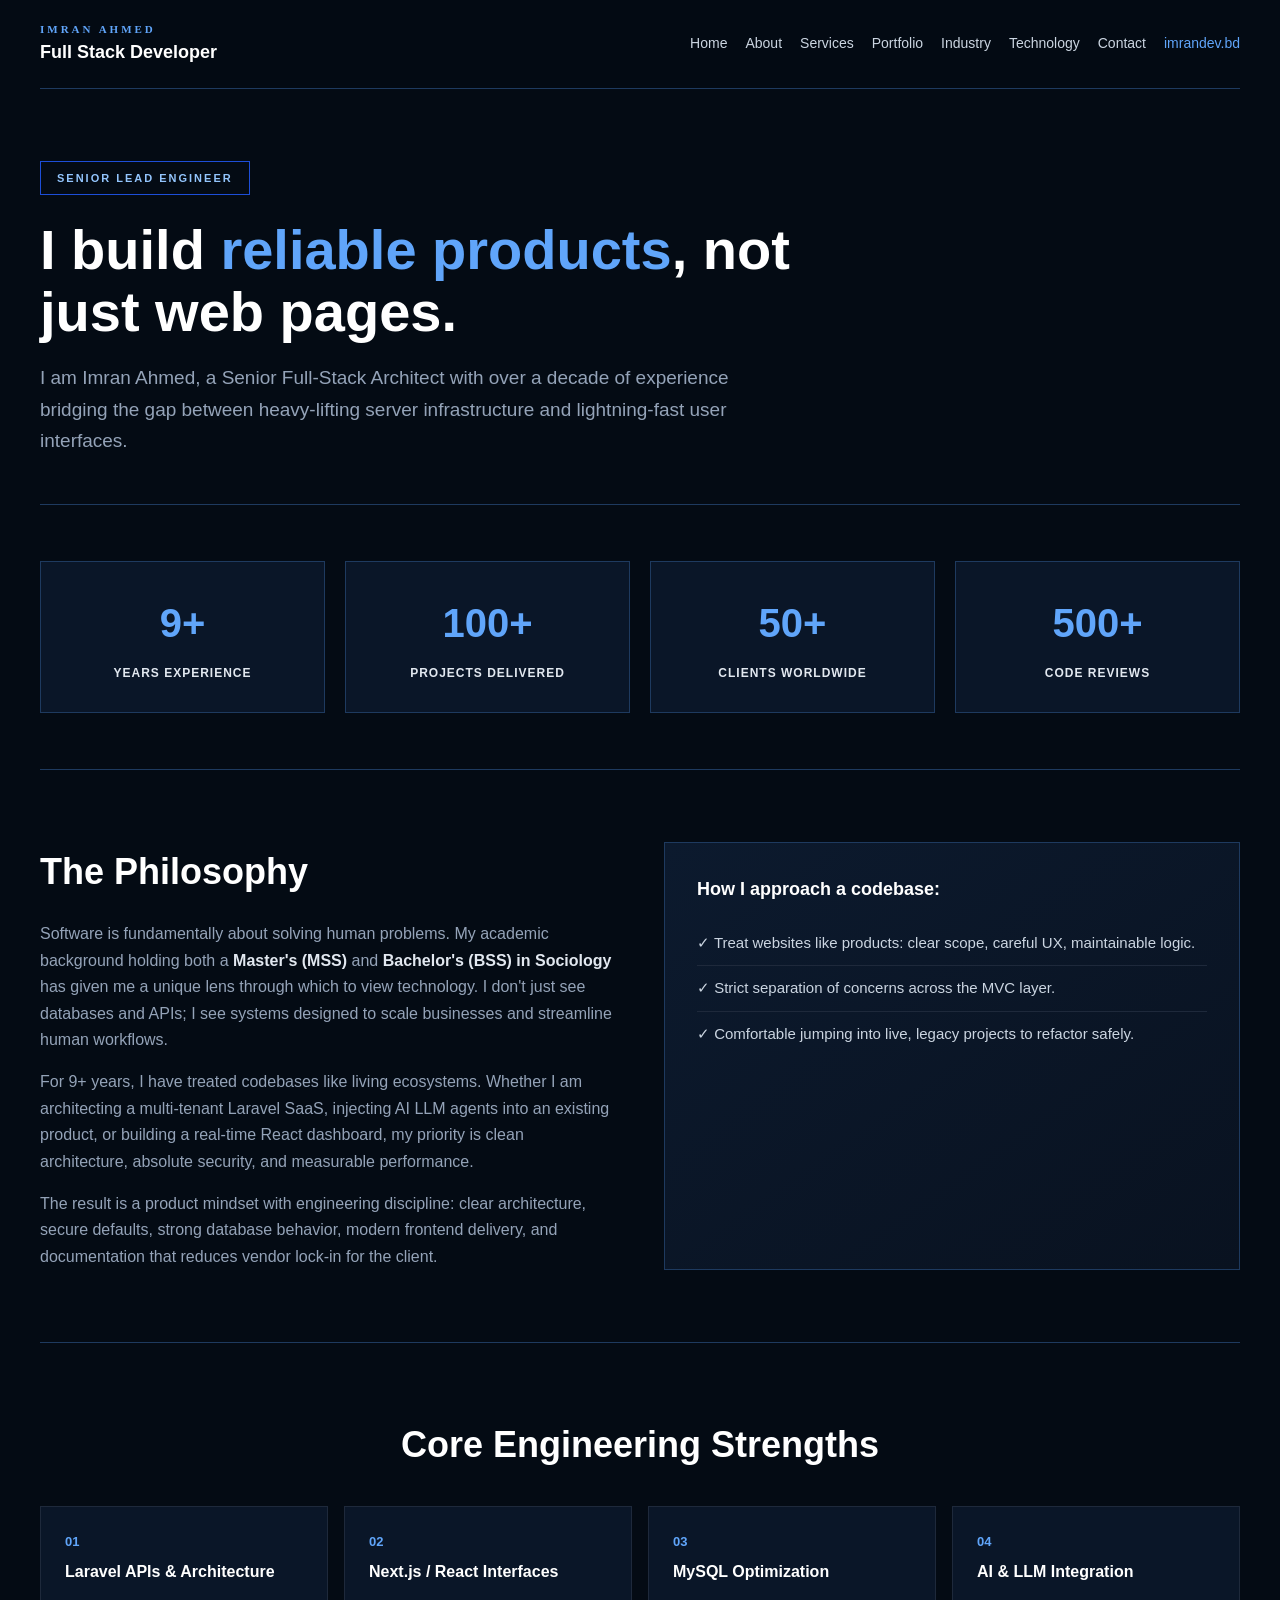
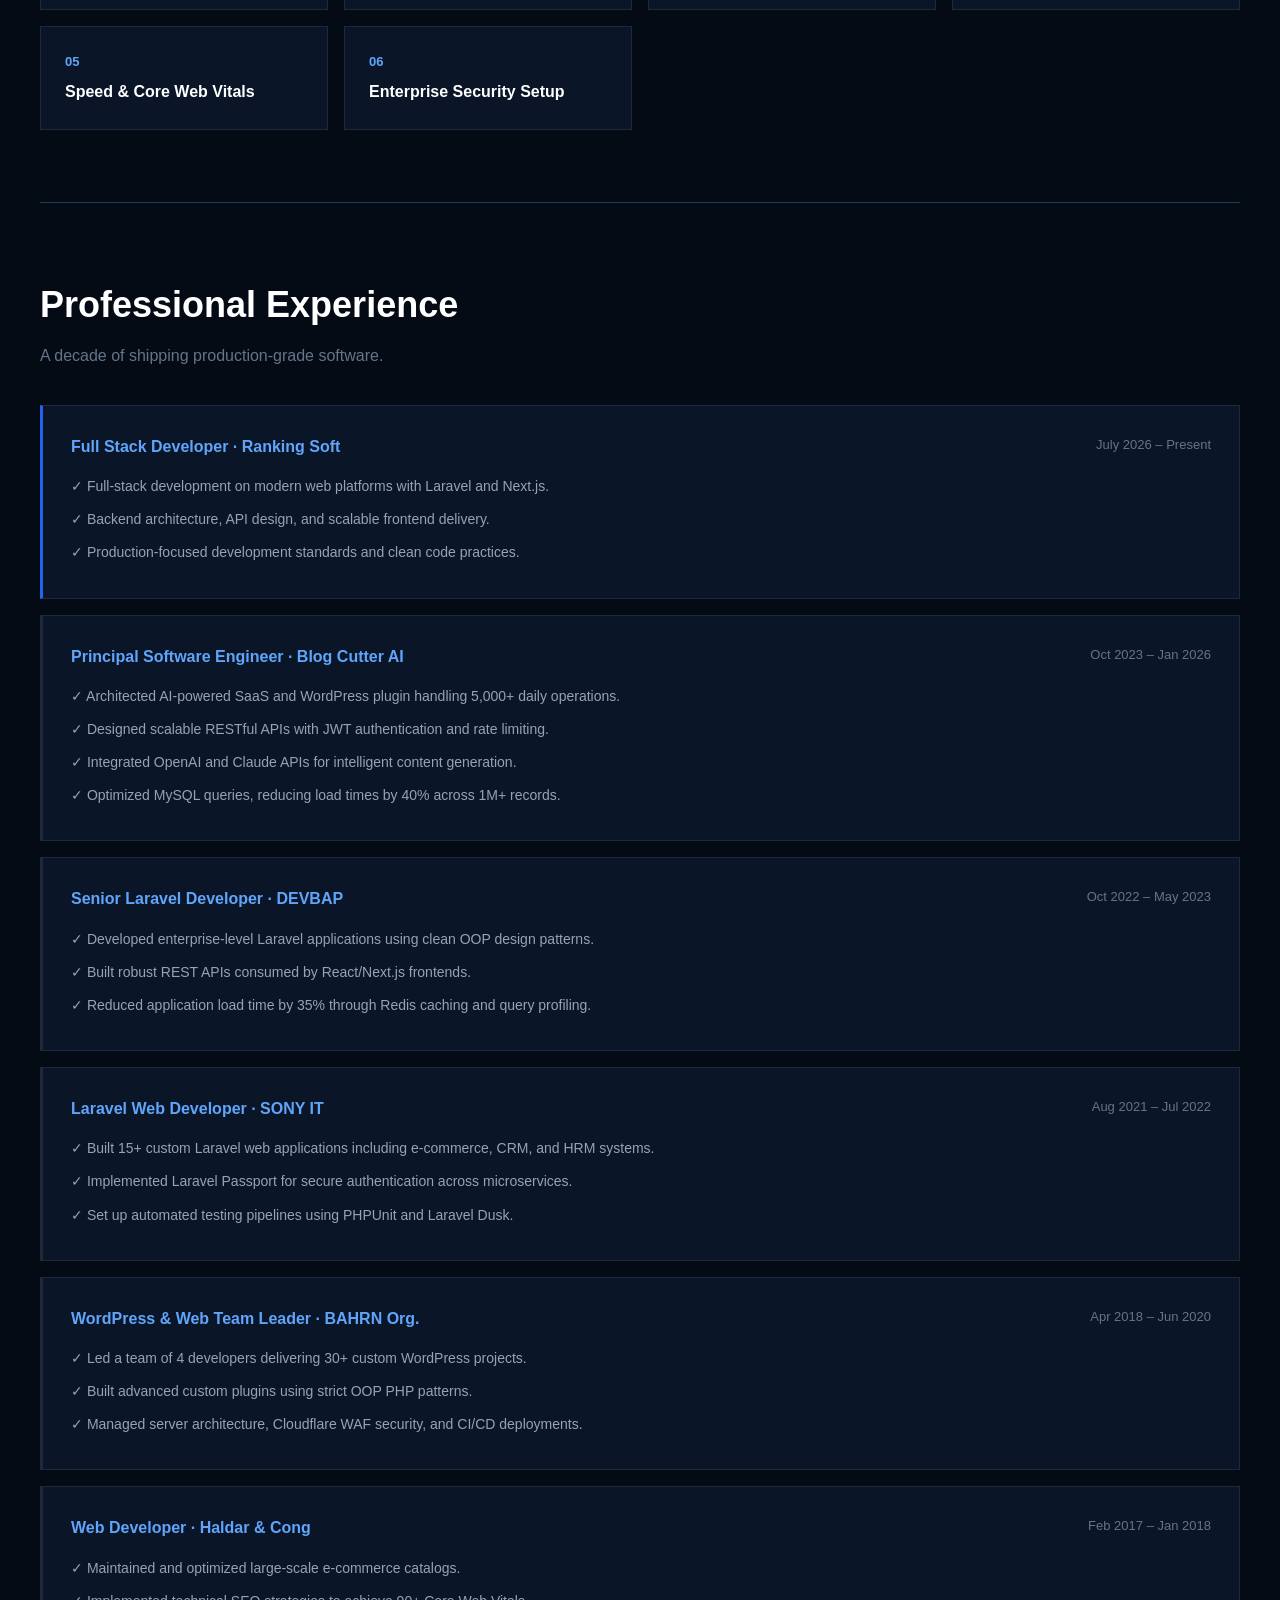
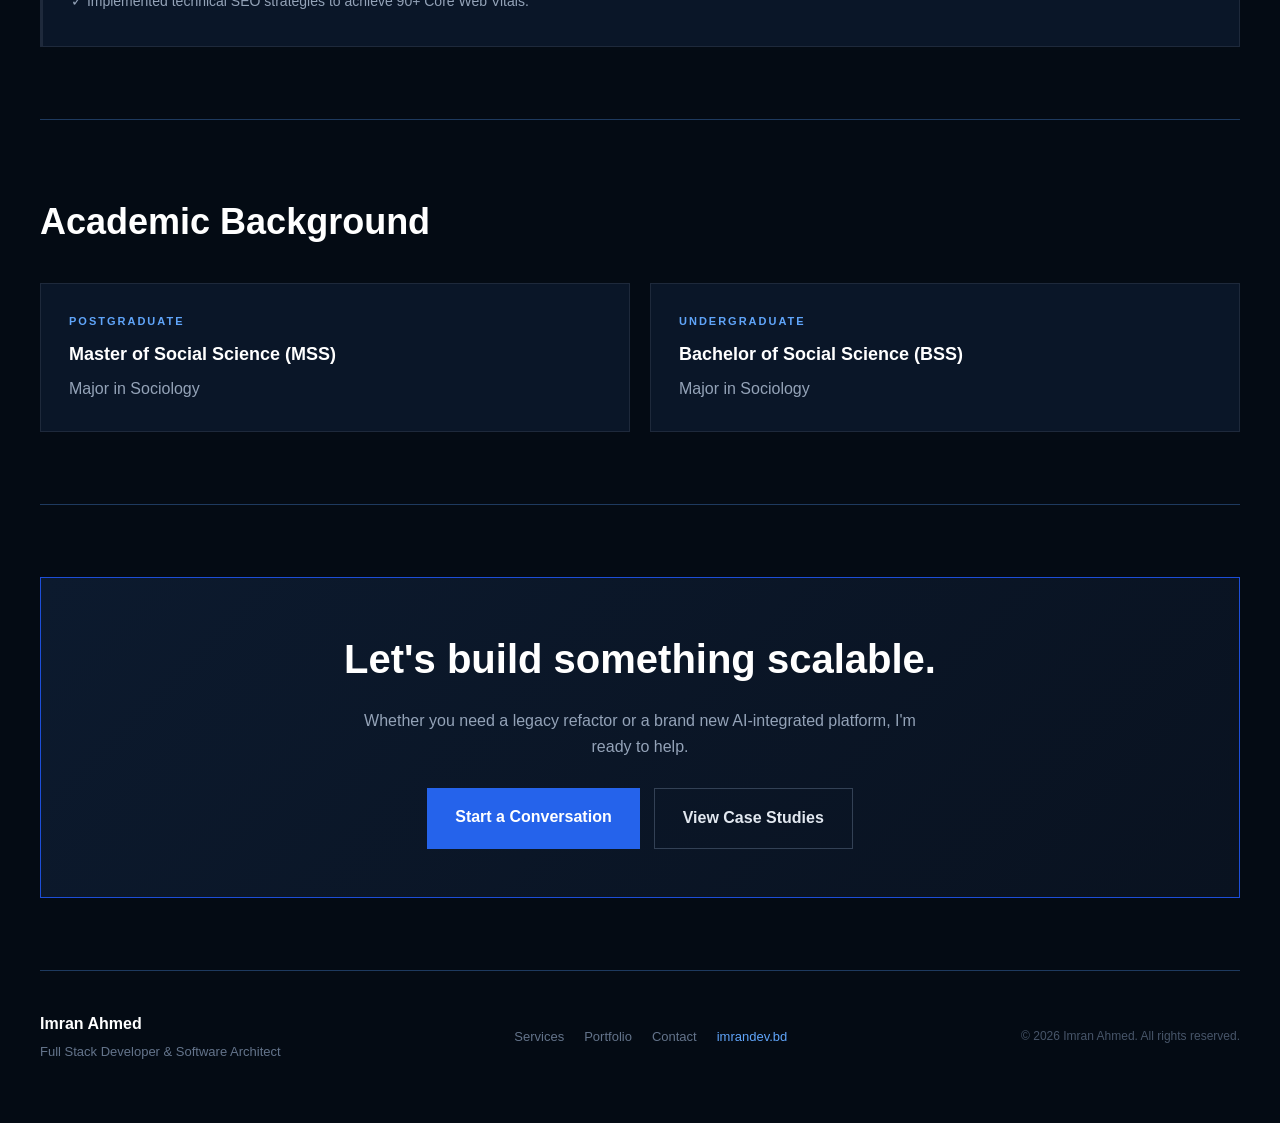
==== about.html @ a8e2c9a4 "Add files via upload" ====
<!DOCTYPE html>
<html lang="en">
<head>
  <meta charset="UTF-8" />
  <meta name="viewport" content="width=device-width, initial-scale=1.0" />
  <title>About Imran Ahmed | Full Stack Developer & Software Architect</title>
  <meta name="description" content="Biography of Imran Ahmed — Full Stack Developer at Ranking Soft. 9+ years in Laravel, Next.js, AI automation, SaaS architecture, and enterprise web systems." />
  <meta name="keywords" content="About Imran Ahmed, Full Stack Developer Bio, Laravel Expert, Next.js Engineer, Ranking Soft, Software Architect Bangladesh" />
  <meta name="robots" content="index,follow" />
  <meta name="author" content="Imran Ahmed" />
  <link rel="canonical" href="https://imrandev.bd/about" />
</head>
<body style="margin:0;background:#040b14;color:#e5eefb;font-family:Georgia,'Times New Roman',serif;line-height:1.65;">
  <div style="max-width:1200px;margin:0 auto;padding:0 28px;">

    <header style="position:sticky;top:0;z-index:10;background:rgba(4,11,20,0.96);border-bottom:1px solid #1e3a5f;padding:20px 0;">
      <div style="display:flex;flex-wrap:wrap;align-items:center;justify-content:space-between;gap:16px;">
        <a href="index.html" style="text-decoration:none;">
          <div style="font-size:11px;letter-spacing:3px;text-transform:uppercase;color:#60a5fa;font-weight:700;">Imran Ahmed</div>
          <div style="font-size:18px;font-weight:700;color:#ffffff;font-family:Arial,Helvetica,sans-serif;">Full Stack Developer</div>
        </a>
        <nav style="display:flex;flex-wrap:wrap;gap:18px;font-family:Arial,Helvetica,sans-serif;font-size:14px;">
          <a href="index.html" style="color:#cbd5e1;text-decoration:none;">Home</a>
          <a href="about.html" style="color:#cbd5e1;text-decoration:none;">About</a>
          <a href="services.html" style="color:#cbd5e1;text-decoration:none;">Services</a>
          <a href="portfolio.html" style="color:#cbd5e1;text-decoration:none;">Portfolio</a>
          <a href="industry.html" style="color:#cbd5e1;text-decoration:none;">Industry</a>
          <a href="technology.html" style="color:#cbd5e1;text-decoration:none;">Technology</a>
          <a href="contact.html" style="color:#cbd5e1;text-decoration:none;">Contact</a>
          <a href="https://imrandev.bd/" style="color:#60a5fa;text-decoration:none;" target="_blank" rel="noopener noreferrer">imrandev.bd</a>
        </nav>
      </div>
    </header>

    <!-- HERO -->
    <section style="padding:72px 0 48px 0;border-bottom:1px solid #1e3a5f;">
      <div style="display:inline-block;padding:7px 16px;border:1px solid #1d4ed8;color:#93c5fd;font-size:11px;font-weight:700;letter-spacing:2px;text-transform:uppercase;font-family:Arial,Helvetica,sans-serif;margin-bottom:24px;">Senior Lead Engineer</div>
      <h1 style="font-size:clamp(32px,5vw,56px);line-height:1.1;margin:0 0 20px 0;color:#ffffff;font-family:Arial,Helvetica,sans-serif;font-weight:800;max-width:860px;">I build <span style="color:#60a5fa;">reliable products</span>, not just web pages.</h1>
      <p style="font-size:19px;max-width:760px;color:#94a3b8;margin:0;font-family:Arial,Helvetica,sans-serif;">I am Imran Ahmed, a Senior Full-Stack Architect with over a decade of experience bridging the gap between heavy-lifting server infrastructure and lightning-fast user interfaces.</p>
    </section>

    <!-- METRICS -->
    <section style="padding:56px 0;border-bottom:1px solid #1e3a5f;">
      <div style="display:grid;grid-template-columns:repeat(auto-fit,minmax(200px,1fr));gap:20px;">
        <div style="padding:28px;background:#0a1628;border:1px solid #1e3a5f;text-align:center;">
          <div style="font-size:40px;font-weight:800;color:#60a5fa;font-family:Arial,Helvetica,sans-serif;">9+</div>
          <div style="font-size:12px;font-weight:700;color:#e2e8f0;text-transform:uppercase;letter-spacing:1px;font-family:Arial,Helvetica,sans-serif;margin-top:8px;">Years Experience</div>
        </div>
        <div style="padding:28px;background:#0a1628;border:1px solid #1e3a5f;text-align:center;">
          <div style="font-size:40px;font-weight:800;color:#60a5fa;font-family:Arial,Helvetica,sans-serif;">100+</div>
          <div style="font-size:12px;font-weight:700;color:#e2e8f0;text-transform:uppercase;letter-spacing:1px;font-family:Arial,Helvetica,sans-serif;margin-top:8px;">Projects Delivered</div>
        </div>
        <div style="padding:28px;background:#0a1628;border:1px solid #1e3a5f;text-align:center;">
          <div style="font-size:40px;font-weight:800;color:#60a5fa;font-family:Arial,Helvetica,sans-serif;">50+</div>
          <div style="font-size:12px;font-weight:700;color:#e2e8f0;text-transform:uppercase;letter-spacing:1px;font-family:Arial,Helvetica,sans-serif;margin-top:8px;">Clients Worldwide</div>
        </div>
        <div style="padding:28px;background:#0a1628;border:1px solid #1e3a5f;text-align:center;">
          <div style="font-size:40px;font-weight:800;color:#60a5fa;font-family:Arial,Helvetica,sans-serif;">500+</div>
          <div style="font-size:12px;font-weight:700;color:#e2e8f0;text-transform:uppercase;letter-spacing:1px;font-family:Arial,Helvetica,sans-serif;margin-top:8px;">Code Reviews</div>
        </div>
      </div>
    </section>

    <!-- PHILOSOPHY -->
    <section style="padding:72px 0;border-bottom:1px solid #1e3a5f;">
      <div style="display:grid;grid-template-columns:repeat(auto-fit,minmax(300px,1fr));gap:48px;">
        <div>
          <h2 style="font-size:clamp(26px,3vw,36px);color:#fff;margin:0 0 20px 0;font-family:Arial,Helvetica,sans-serif;font-weight:700;">The Philosophy</h2>
          <p style="color:#94a3b8;margin:0 0 16px 0;font-family:Arial,Helvetica,sans-serif;">Software is fundamentally about solving human problems. My academic background holding both a <strong style="color:#e2e8f0;">Master's (MSS)</strong> and <strong style="color:#e2e8f0;">Bachelor's (BSS) in Sociology</strong> has given me a unique lens through which to view technology. I don't just see databases and APIs; I see systems designed to scale businesses and streamline human workflows.</p>
          <p style="color:#94a3b8;margin:0 0 16px 0;font-family:Arial,Helvetica,sans-serif;">For 9+ years, I have treated codebases like living ecosystems. Whether I am architecting a multi-tenant Laravel SaaS, injecting AI LLM agents into an existing product, or building a real-time React dashboard, my priority is clean architecture, absolute security, and measurable performance.</p>
          <p style="color:#94a3b8;margin:0;font-family:Arial,Helvetica,sans-serif;">The result is a product mindset with engineering discipline: clear architecture, secure defaults, strong database behavior, modern frontend delivery, and documentation that reduces vendor lock-in for the client.</p>
        </div>
        <div style="padding:32px;background:linear-gradient(145deg,#0c1a2e,#091220);border:1px solid #1e3a5f;">
          <h3 style="color:#fff;margin:0 0 16px 0;font-family:Arial,Helvetica,sans-serif;font-size:18px;">How I approach a codebase:</h3>
          <ul style="list-style:none;padding:0;margin:0;font-family:Arial,Helvetica,sans-serif;">
            <li style="color:#cbd5e1;padding:10px 0;border-bottom:1px solid #1e293b;font-size:15px;">✓ Treat websites like products: clear scope, careful UX, maintainable logic.</li>
            <li style="color:#cbd5e1;padding:10px 0;border-bottom:1px solid #1e293b;font-size:15px;">✓ Strict separation of concerns across the MVC layer.</li>
            <li style="color:#cbd5e1;padding:10px 0;font-size:15px;">✓ Comfortable jumping into live, legacy projects to refactor safely.</li>
          </ul>
        </div>
      </div>
    </section>

    <!-- CORE STRENGTHS -->
    <section style="padding:72px 0;border-bottom:1px solid #1e3a5f;">
      <h2 style="font-size:clamp(26px,3vw,36px);color:#fff;margin:0 0 32px 0;font-family:Arial,Helvetica,sans-serif;font-weight:700;text-align:center;">Core Engineering Strengths</h2>
      <div style="display:grid;grid-template-columns:repeat(auto-fit,minmax(260px,1fr));gap:16px;">
        <div style="padding:24px;background:#0a1628;border:1px solid #1e293b;font-family:Arial,Helvetica,sans-serif;"><div style="color:#60a5fa;font-size:13px;font-weight:700;margin-bottom:6px;">01</div><div style="color:#fff;font-weight:700;">Laravel APIs &amp; Architecture</div></div>
        <div style="padding:24px;background:#0a1628;border:1px solid #1e293b;font-family:Arial,Helvetica,sans-serif;"><div style="color:#60a5fa;font-size:13px;font-weight:700;margin-bottom:6px;">02</div><div style="color:#fff;font-weight:700;">Next.js / React Interfaces</div></div>
        <div style="padding:24px;background:#0a1628;border:1px solid #1e293b;font-family:Arial,Helvetica,sans-serif;"><div style="color:#60a5fa;font-size:13px;font-weight:700;margin-bottom:6px;">03</div><div style="color:#fff;font-weight:700;">MySQL Optimization</div></div>
        <div style="padding:24px;background:#0a1628;border:1px solid #1e293b;font-family:Arial,Helvetica,sans-serif;"><div style="color:#60a5fa;font-size:13px;font-weight:700;margin-bottom:6px;">04</div><div style="color:#fff;font-weight:700;">AI &amp; LLM Integration</div></div>
        <div style="padding:24px;background:#0a1628;border:1px solid #1e293b;font-family:Arial,Helvetica,sans-serif;"><div style="color:#60a5fa;font-size:13px;font-weight:700;margin-bottom:6px;">05</div><div style="color:#fff;font-weight:700;">Speed &amp; Core Web Vitals</div></div>
        <div style="padding:24px;background:#0a1628;border:1px solid #1e293b;font-family:Arial,Helvetica,sans-serif;"><div style="color:#60a5fa;font-size:13px;font-weight:700;margin-bottom:6px;">06</div><div style="color:#fff;font-weight:700;">Enterprise Security Setup</div></div>
      </div>
    </section>

    <!-- TIMELINE -->
    <section style="padding:72px 0;border-bottom:1px solid #1e3a5f;">
      <h2 style="font-size:clamp(26px,3vw,36px);color:#fff;margin:0 0 8px 0;font-family:Arial,Helvetica,sans-serif;font-weight:700;">Professional Experience</h2>
      <p style="color:#64748b;margin:0 0 36px 0;font-family:Arial,Helvetica,sans-serif;">A decade of shipping production-grade software.</p>
      <div style="display:grid;gap:16px;">
        <div style="padding:28px;background:#0a1628;border:1px solid #1e293b;border-left:3px solid #2563eb;">
          <div style="display:flex;flex-wrap:wrap;justify-content:space-between;gap:8px;margin-bottom:10px;">
            <div style="color:#60a5fa;font-weight:700;font-family:Arial,Helvetica,sans-serif;">Full Stack Developer · Ranking Soft</div>
            <div style="color:#64748b;font-size:13px;font-family:Arial,Helvetica,sans-serif;">July 2026 – Present</div>
          </div>
          <ul style="margin:0;padding:0;list-style:none;font-family:Arial,Helvetica,sans-serif;">
            <li style="color:#94a3b8;font-size:14px;padding:5px 0;">✓ Full-stack development on modern web platforms with Laravel and Next.js.</li>
            <li style="color:#94a3b8;font-size:14px;padding:5px 0;">✓ Backend architecture, API design, and scalable frontend delivery.</li>
            <li style="color:#94a3b8;font-size:14px;padding:5px 0;">✓ Production-focused development standards and clean code practices.</li>
          </ul>
        </div>
        <div style="padding:28px;background:#0a1628;border:1px solid #1e293b;border-left:3px solid #1e293b;">
          <div style="display:flex;flex-wrap:wrap;justify-content:space-between;gap:8px;margin-bottom:10px;">
            <div style="color:#60a5fa;font-weight:700;font-family:Arial,Helvetica,sans-serif;">Principal Software Engineer · Blog Cutter AI</div>
            <div style="color:#64748b;font-size:13px;font-family:Arial,Helvetica,sans-serif;">Oct 2023 – Jan 2026</div>
          </div>
          <ul style="margin:0;padding:0;list-style:none;font-family:Arial,Helvetica,sans-serif;">
            <li style="color:#94a3b8;font-size:14px;padding:5px 0;">✓ Architected AI-powered SaaS and WordPress plugin handling 5,000+ daily operations.</li>
            <li style="color:#94a3b8;font-size:14px;padding:5px 0;">✓ Designed scalable RESTful APIs with JWT authentication and rate limiting.</li>
            <li style="color:#94a3b8;font-size:14px;padding:5px 0;">✓ Integrated OpenAI and Claude APIs for intelligent content generation.</li>
            <li style="color:#94a3b8;font-size:14px;padding:5px 0;">✓ Optimized MySQL queries, reducing load times by 40% across 1M+ records.</li>
          </ul>
        </div>
        <div style="padding:28px;background:#0a1628;border:1px solid #1e293b;border-left:3px solid #1e293b;">
          <div style="display:flex;flex-wrap:wrap;justify-content:space-between;gap:8px;margin-bottom:10px;">
            <div style="color:#60a5fa;font-weight:700;font-family:Arial,Helvetica,sans-serif;">Senior Laravel Developer · DEVBAP</div>
            <div style="color:#64748b;font-size:13px;font-family:Arial,Helvetica,sans-serif;">Oct 2022 – May 2023</div>
          </div>
          <ul style="margin:0;padding:0;list-style:none;font-family:Arial,Helvetica,sans-serif;">
            <li style="color:#94a3b8;font-size:14px;padding:5px 0;">✓ Developed enterprise-level Laravel applications using clean OOP design patterns.</li>
            <li style="color:#94a3b8;font-size:14px;padding:5px 0;">✓ Built robust REST APIs consumed by React/Next.js frontends.</li>
            <li style="color:#94a3b8;font-size:14px;padding:5px 0;">✓ Reduced application load time by 35% through Redis caching and query profiling.</li>
          </ul>
        </div>
        <div style="padding:28px;background:#0a1628;border:1px solid #1e293b;border-left:3px solid #1e293b;">
          <div style="display:flex;flex-wrap:wrap;justify-content:space-between;gap:8px;margin-bottom:10px;">
            <div style="color:#60a5fa;font-weight:700;font-family:Arial,Helvetica,sans-serif;">Laravel Web Developer · SONY IT</div>
            <div style="color:#64748b;font-size:13px;font-family:Arial,Helvetica,sans-serif;">Aug 2021 – Jul 2022</div>
          </div>
          <ul style="margin:0;padding:0;list-style:none;font-family:Arial,Helvetica,sans-serif;">
            <li style="color:#94a3b8;font-size:14px;padding:5px 0;">✓ Built 15+ custom Laravel web applications including e-commerce, CRM, and HRM systems.</li>
            <li style="color:#94a3b8;font-size:14px;padding:5px 0;">✓ Implemented Laravel Passport for secure authentication across microservices.</li>
            <li style="color:#94a3b8;font-size:14px;padding:5px 0;">✓ Set up automated testing pipelines using PHPUnit and Laravel Dusk.</li>
          </ul>
        </div>
        <div style="padding:28px;background:#0a1628;border:1px solid #1e293b;border-left:3px solid #1e293b;">
          <div style="display:flex;flex-wrap:wrap;justify-content:space-between;gap:8px;margin-bottom:10px;">
            <div style="color:#60a5fa;font-weight:700;font-family:Arial,Helvetica,sans-serif;">WordPress &amp; Web Team Leader · BAHRN Org.</div>
            <div style="color:#64748b;font-size:13px;font-family:Arial,Helvetica,sans-serif;">Apr 2018 – Jun 2020</div>
          </div>
          <ul style="margin:0;padding:0;list-style:none;font-family:Arial,Helvetica,sans-serif;">
            <li style="color:#94a3b8;font-size:14px;padding:5px 0;">✓ Led a team of 4 developers delivering 30+ custom WordPress projects.</li>
            <li style="color:#94a3b8;font-size:14px;padding:5px 0;">✓ Built advanced custom plugins using strict OOP PHP patterns.</li>
            <li style="color:#94a3b8;font-size:14px;padding:5px 0;">✓ Managed server architecture, Cloudflare WAF security, and CI/CD deployments.</li>
          </ul>
        </div>
        <div style="padding:28px;background:#0a1628;border:1px solid #1e293b;border-left:3px solid #1e293b;">
          <div style="display:flex;flex-wrap:wrap;justify-content:space-between;gap:8px;margin-bottom:10px;">
            <div style="color:#60a5fa;font-weight:700;font-family:Arial,Helvetica,sans-serif;">Web Developer · Haldar &amp; Cong</div>
            <div style="color:#64748b;font-size:13px;font-family:Arial,Helvetica,sans-serif;">Feb 2017 – Jan 2018</div>
          </div>
          <ul style="margin:0;padding:0;list-style:none;font-family:Arial,Helvetica,sans-serif;">
            <li style="color:#94a3b8;font-size:14px;padding:5px 0;">✓ Maintained and optimized large-scale e-commerce catalogs.</li>
            <li style="color:#94a3b8;font-size:14px;padding:5px 0;">✓ Implemented technical SEO strategies to achieve 90+ Core Web Vitals.</li>
          </ul>
        </div>
      </div>
    </section>

    <!-- ACADEMIC -->
    <section style="padding:72px 0;border-bottom:1px solid #1e3a5f;">
      <h2 style="font-size:clamp(26px,3vw,36px);color:#fff;margin:0 0 32px 0;font-family:Arial,Helvetica,sans-serif;font-weight:700;">Academic Background</h2>
      <div style="display:grid;grid-template-columns:repeat(auto-fit,minmax(280px,1fr));gap:20px;">
        <div style="padding:28px;background:#0a1628;border:1px solid #1e293b;">
          <div style="font-size:11px;font-weight:700;letter-spacing:2px;text-transform:uppercase;color:#60a5fa;font-family:Arial,Helvetica,sans-serif;margin-bottom:10px;">Postgraduate</div>
          <h3 style="color:#fff;margin:0 0 6px 0;font-family:Arial,Helvetica,sans-serif;font-size:18px;">Master of Social Science (MSS)</h3>
          <p style="color:#94a3b8;margin:0;font-family:Arial,Helvetica,sans-serif;">Major in Sociology</p>
        </div>
        <div style="padding:28px;background:#0a1628;border:1px solid #1e293b;">
          <div style="font-size:11px;font-weight:700;letter-spacing:2px;text-transform:uppercase;color:#60a5fa;font-family:Arial,Helvetica,sans-serif;margin-bottom:10px;">Undergraduate</div>
          <h3 style="color:#fff;margin:0 0 6px 0;font-family:Arial,Helvetica,sans-serif;font-size:18px;">Bachelor of Social Science (BSS)</h3>
          <p style="color:#94a3b8;margin:0;font-family:Arial,Helvetica,sans-serif;">Major in Sociology</p>
        </div>
      </div>
    </section>

    <!-- CTA -->
    <section style="padding:72px 0;">
      <div style="padding:48px;background:linear-gradient(135deg,#0c1a2e,#091220);border:1px solid #1d4ed8;text-align:center;">
        <h2 style="font-size:clamp(28px,4vw,40px);color:#fff;margin:0 0 16px 0;font-family:Arial,Helvetica,sans-serif;font-weight:700;">Let's build something scalable.</h2>
        <p style="color:#94a3b8;margin:0 0 28px 0;font-family:Arial,Helvetica,sans-serif;max-width:560px;margin-left:auto;margin-right:auto;">Whether you need a legacy refactor or a brand new AI-integrated platform, I'm ready to help.</p>
        <div style="display:flex;flex-wrap:wrap;gap:14px;justify-content:center;font-family:Arial,Helvetica,sans-serif;">
          <a href="contact.html" style="text-decoration:none;background:#2563eb;color:#fff;padding:16px 28px;font-weight:700;">Start a Conversation</a>
          <a href="portfolio.html" style="text-decoration:none;background:transparent;color:#e2e8f0;padding:16px 28px;font-weight:700;border:1px solid #334155;">View Case Studies</a>
        </div>
      </div>
    </section>

    <footer style="padding:40px 0 60px 0;border-top:1px solid #1e3a5f;">
      <div style="display:flex;flex-wrap:wrap;justify-content:space-between;gap:24px;align-items:center;font-family:Arial,Helvetica,sans-serif;">
        <div><div style="font-weight:700;color:#fff;font-size:16px;margin-bottom:4px;">Imran Ahmed</div><div style="color:#64748b;font-size:13px;">Full Stack Developer &amp; Software Architect</div></div>
        <div style="display:flex;flex-wrap:wrap;gap:20px;font-size:13px;">
          <a href="services.html" style="color:#64748b;text-decoration:none;">Services</a>
          <a href="portfolio.html" style="color:#64748b;text-decoration:none;">Portfolio</a>
          <a href="contact.html" style="color:#64748b;text-decoration:none;">Contact</a>
          <a href="https://imrandev.bd/" style="color:#60a5fa;text-decoration:none;" target="_blank" rel="noopener noreferrer">imrandev.bd</a>
        </div>
        <div style="color:#475569;font-size:12px;">© 2026 Imran Ahmed. All rights reserved.</div>
      </div>
    </footer>
  </div>
</body>
</html>
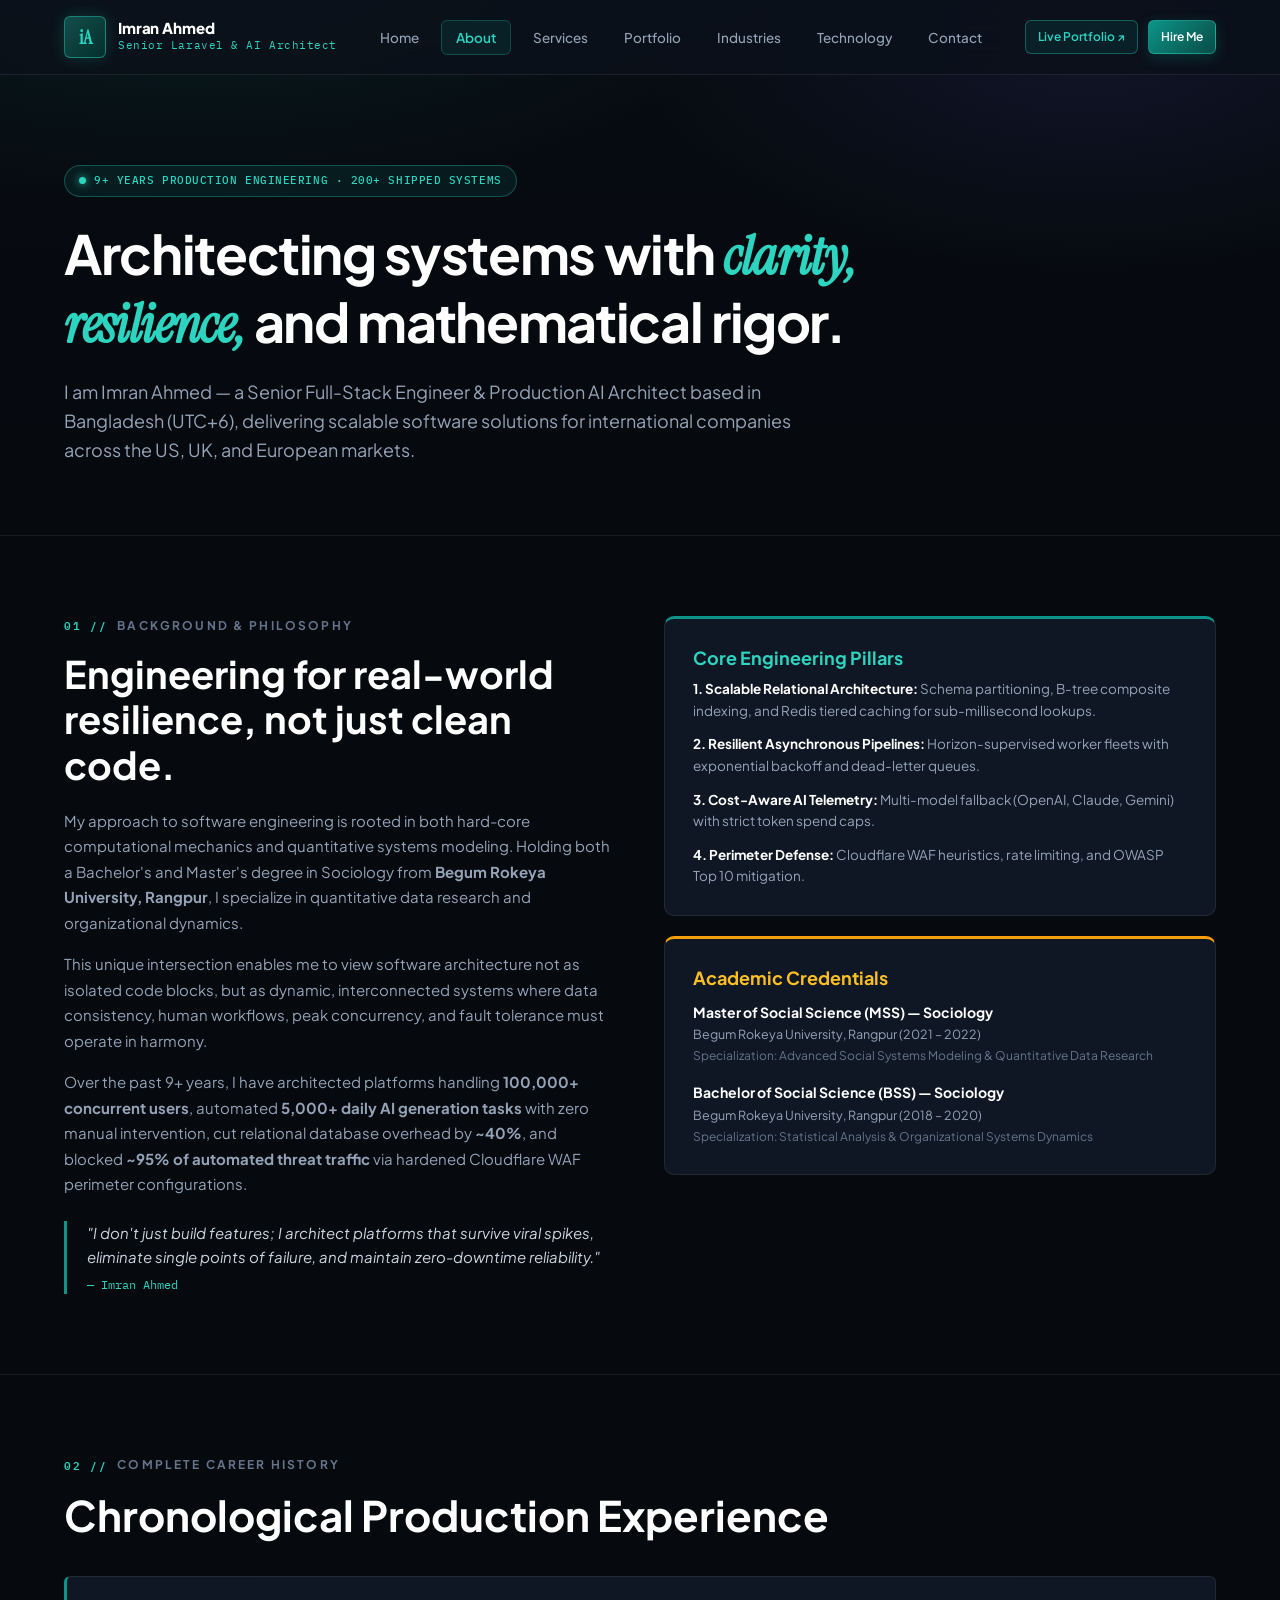
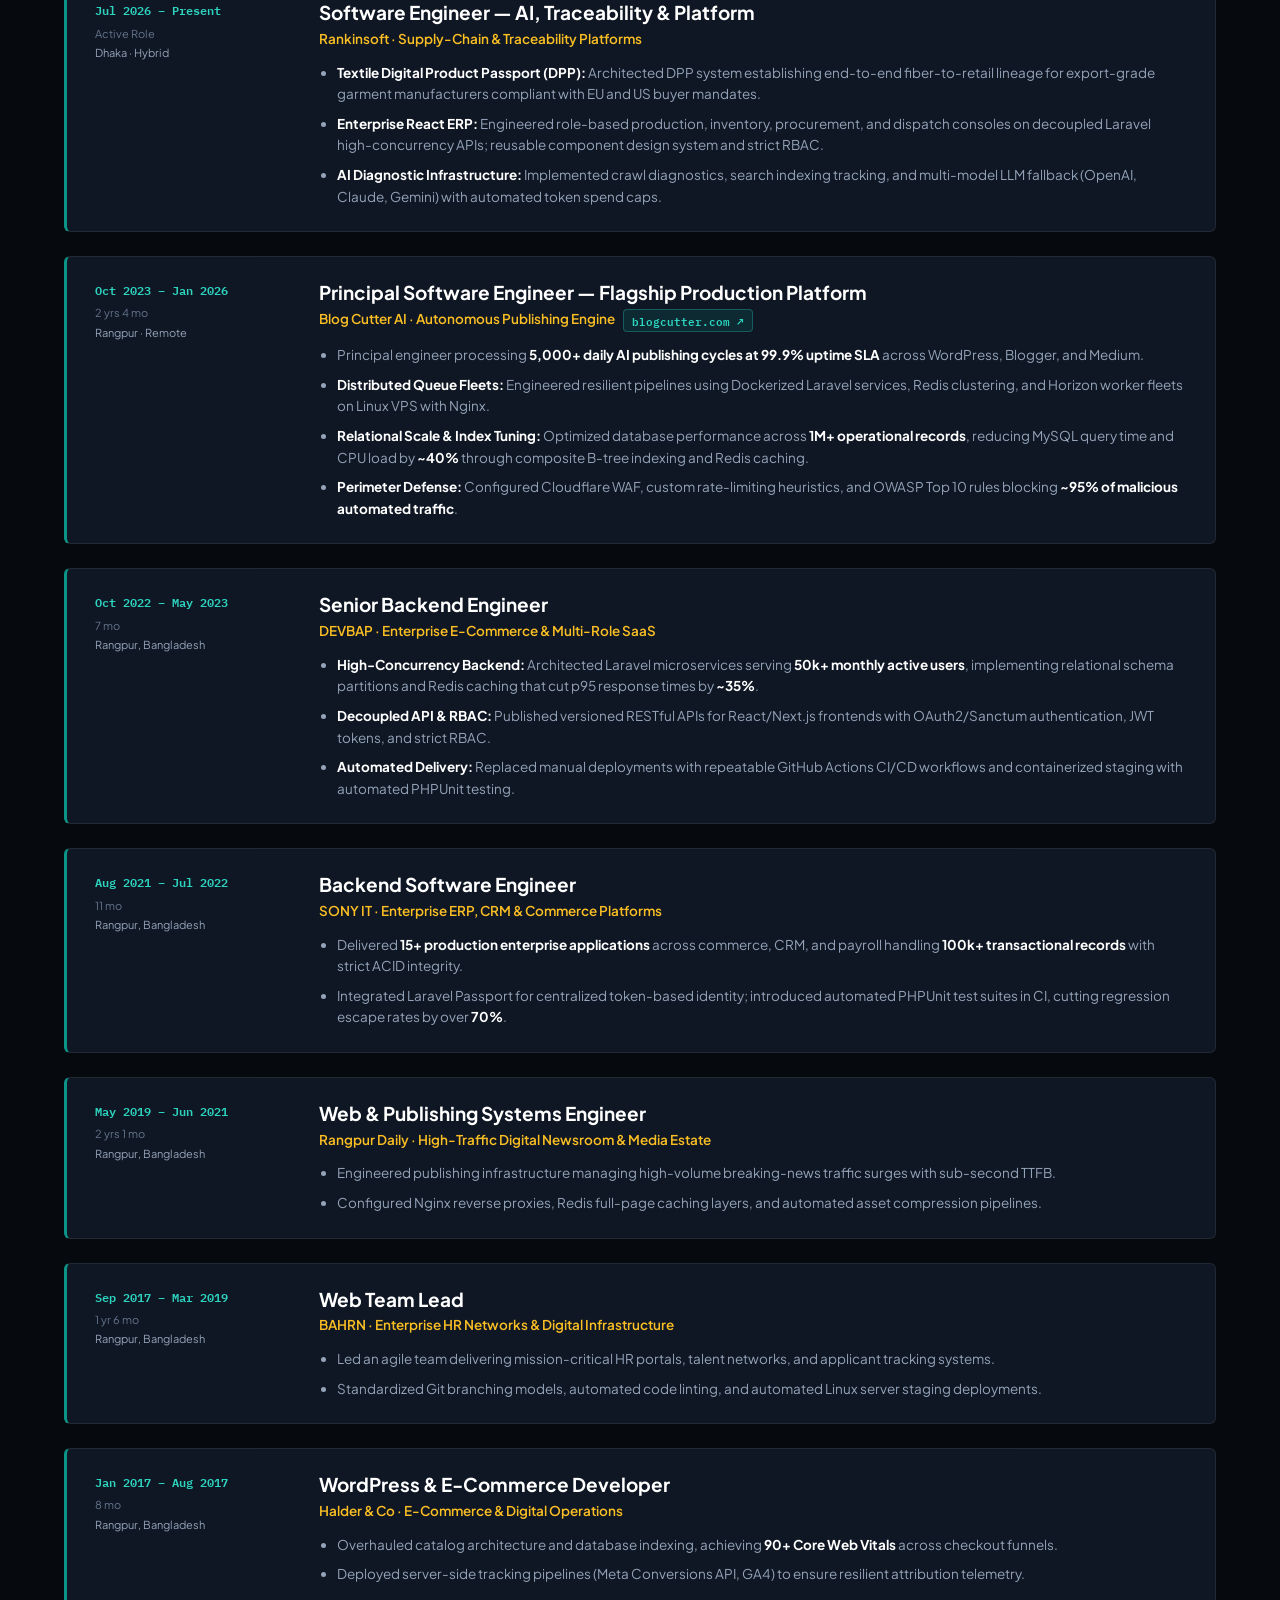
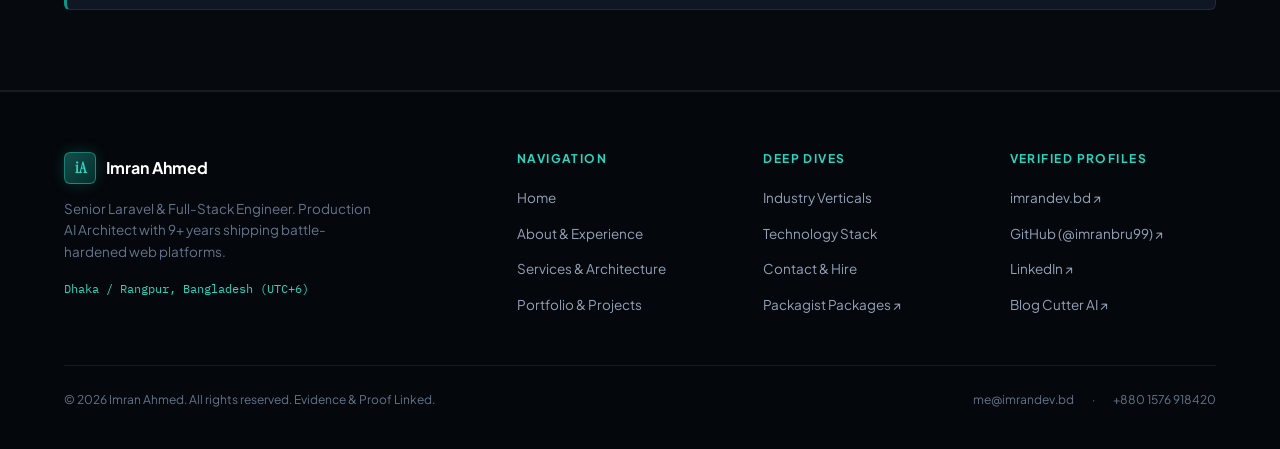
==== commit 8655859c: "feat: modernize GitHub profile README and web portfolio with 2026 CV milestones" ====
--- a/about.html
+++ b/about.html
@@ -1,214 +1,325 @@
-<!DOCTYPE html>
-<html lang="en">
-<head>
-  <meta charset="UTF-8" />
-  <meta name="viewport" content="width=device-width, initial-scale=1.0" />
-  <title>About Imran Ahmed | Full Stack Developer & Software Architect</title>
-  <meta name="description" content="Biography of Imran Ahmed — Full Stack Developer at Ranking Soft. 9+ years in Laravel, Next.js, AI automation, SaaS architecture, and enterprise web systems." />
-  <meta name="keywords" content="About Imran Ahmed, Full Stack Developer Bio, Laravel Expert, Next.js Engineer, Ranking Soft, Software Architect Bangladesh" />
-  <meta name="robots" content="index,follow" />
-  <meta name="author" content="Imran Ahmed" />
-  <link rel="canonical" href="https://imrandev.bd/about" />
-</head>
-<body style="margin:0;background:#040b14;color:#e5eefb;font-family:Georgia,'Times New Roman',serif;line-height:1.65;">
-  <div style="max-width:1200px;margin:0 auto;padding:0 28px;">
-
-    <header style="position:sticky;top:0;z-index:10;background:rgba(4,11,20,0.96);border-bottom:1px solid #1e3a5f;padding:20px 0;">
-      <div style="display:flex;flex-wrap:wrap;align-items:center;justify-content:space-between;gap:16px;">
-        <a href="index.html" style="text-decoration:none;">
-          <div style="font-size:11px;letter-spacing:3px;text-transform:uppercase;color:#60a5fa;font-weight:700;">Imran Ahmed</div>
-          <div style="font-size:18px;font-weight:700;color:#ffffff;font-family:Arial,Helvetica,sans-serif;">Full Stack Developer</div>
-        </a>
-        <nav style="display:flex;flex-wrap:wrap;gap:18px;font-family:Arial,Helvetica,sans-serif;font-size:14px;">
-          <a href="index.html" style="color:#cbd5e1;text-decoration:none;">Home</a>
-          <a href="about.html" style="color:#cbd5e1;text-decoration:none;">About</a>
-          <a href="services.html" style="color:#cbd5e1;text-decoration:none;">Services</a>
-          <a href="portfolio.html" style="color:#cbd5e1;text-decoration:none;">Portfolio</a>
-          <a href="industry.html" style="color:#cbd5e1;text-decoration:none;">Industry</a>
-          <a href="technology.html" style="color:#cbd5e1;text-decoration:none;">Technology</a>
-          <a href="contact.html" style="color:#cbd5e1;text-decoration:none;">Contact</a>
-          <a href="https://imrandev.bd/" style="color:#60a5fa;text-decoration:none;" target="_blank" rel="noopener noreferrer">imrandev.bd</a>
-        </nav>
-      </div>
-    </header>
-
-    <!-- HERO -->
-    <section style="padding:72px 0 48px 0;border-bottom:1px solid #1e3a5f;">
-      <div style="display:inline-block;padding:7px 16px;border:1px solid #1d4ed8;color:#93c5fd;font-size:11px;font-weight:700;letter-spacing:2px;text-transform:uppercase;font-family:Arial,Helvetica,sans-serif;margin-bottom:24px;">Senior Lead Engineer</div>
-      <h1 style="font-size:clamp(32px,5vw,56px);line-height:1.1;margin:0 0 20px 0;color:#ffffff;font-family:Arial,Helvetica,sans-serif;font-weight:800;max-width:860px;">I build <span style="color:#60a5fa;">reliable products</span>, not just web pages.</h1>
-      <p style="font-size:19px;max-width:760px;color:#94a3b8;margin:0;font-family:Arial,Helvetica,sans-serif;">I am Imran Ahmed, a Senior Full-Stack Architect with over a decade of experience bridging the gap between heavy-lifting server infrastructure and lightning-fast user interfaces.</p>
-    </section>
-
-    <!-- METRICS -->
-    <section style="padding:56px 0;border-bottom:1px solid #1e3a5f;">
-      <div style="display:grid;grid-template-columns:repeat(auto-fit,minmax(200px,1fr));gap:20px;">
-        <div style="padding:28px;background:#0a1628;border:1px solid #1e3a5f;text-align:center;">
-          <div style="font-size:40px;font-weight:800;color:#60a5fa;font-family:Arial,Helvetica,sans-serif;">9+</div>
-          <div style="font-size:12px;font-weight:700;color:#e2e8f0;text-transform:uppercase;letter-spacing:1px;font-family:Arial,Helvetica,sans-serif;margin-top:8px;">Years Experience</div>
-        </div>
-        <div style="padding:28px;background:#0a1628;border:1px solid #1e3a5f;text-align:center;">
-          <div style="font-size:40px;font-weight:800;color:#60a5fa;font-family:Arial,Helvetica,sans-serif;">100+</div>
-          <div style="font-size:12px;font-weight:700;color:#e2e8f0;text-transform:uppercase;letter-spacing:1px;font-family:Arial,Helvetica,sans-serif;margin-top:8px;">Projects Delivered</div>
-        </div>
-        <div style="padding:28px;background:#0a1628;border:1px solid #1e3a5f;text-align:center;">
-          <div style="font-size:40px;font-weight:800;color:#60a5fa;font-family:Arial,Helvetica,sans-serif;">50+</div>
-          <div style="font-size:12px;font-weight:700;color:#e2e8f0;text-transform:uppercase;letter-spacing:1px;font-family:Arial,Helvetica,sans-serif;margin-top:8px;">Clients Worldwide</div>
-        </div>
-        <div style="padding:28px;background:#0a1628;border:1px solid #1e3a5f;text-align:center;">
-          <div style="font-size:40px;font-weight:800;color:#60a5fa;font-family:Arial,Helvetica,sans-serif;">500+</div>
-          <div style="font-size:12px;font-weight:700;color:#e2e8f0;text-transform:uppercase;letter-spacing:1px;font-family:Arial,Helvetica,sans-serif;margin-top:8px;">Code Reviews</div>
-        </div>
-      </div>
-    </section>
-
-    <!-- PHILOSOPHY -->
-    <section style="padding:72px 0;border-bottom:1px solid #1e3a5f;">
-      <div style="display:grid;grid-template-columns:repeat(auto-fit,minmax(300px,1fr));gap:48px;">
-        <div>
-          <h2 style="font-size:clamp(26px,3vw,36px);color:#fff;margin:0 0 20px 0;font-family:Arial,Helvetica,sans-serif;font-weight:700;">The Philosophy</h2>
-          <p style="color:#94a3b8;margin:0 0 16px 0;font-family:Arial,Helvetica,sans-serif;">Software is fundamentally about solving human problems. My academic background holding both a <strong style="color:#e2e8f0;">Master's (MSS)</strong> and <strong style="color:#e2e8f0;">Bachelor's (BSS) in Sociology</strong> has given me a unique lens through which to view technology. I don't just see databases and APIs; I see systems designed to scale businesses and streamline human workflows.</p>
-          <p style="color:#94a3b8;margin:0 0 16px 0;font-family:Arial,Helvetica,sans-serif;">For 9+ years, I have treated codebases like living ecosystems. Whether I am architecting a multi-tenant Laravel SaaS, injecting AI LLM agents into an existing product, or building a real-time React dashboard, my priority is clean architecture, absolute security, and measurable performance.</p>
-          <p style="color:#94a3b8;margin:0;font-family:Arial,Helvetica,sans-serif;">The result is a product mindset with engineering discipline: clear architecture, secure defaults, strong database behavior, modern frontend delivery, and documentation that reduces vendor lock-in for the client.</p>
-        </div>
-        <div style="padding:32px;background:linear-gradient(145deg,#0c1a2e,#091220);border:1px solid #1e3a5f;">
-          <h3 style="color:#fff;margin:0 0 16px 0;font-family:Arial,Helvetica,sans-serif;font-size:18px;">How I approach a codebase:</h3>
-          <ul style="list-style:none;padding:0;margin:0;font-family:Arial,Helvetica,sans-serif;">
-            <li style="color:#cbd5e1;padding:10px 0;border-bottom:1px solid #1e293b;font-size:15px;">✓ Treat websites like products: clear scope, careful UX, maintainable logic.</li>
-            <li style="color:#cbd5e1;padding:10px 0;border-bottom:1px solid #1e293b;font-size:15px;">✓ Strict separation of concerns across the MVC layer.</li>
-            <li style="color:#cbd5e1;padding:10px 0;font-size:15px;">✓ Comfortable jumping into live, legacy projects to refactor safely.</li>
-          </ul>
-        </div>
-      </div>
-    </section>
-
-    <!-- CORE STRENGTHS -->
-    <section style="padding:72px 0;border-bottom:1px solid #1e3a5f;">
-      <h2 style="font-size:clamp(26px,3vw,36px);color:#fff;margin:0 0 32px 0;font-family:Arial,Helvetica,sans-serif;font-weight:700;text-align:center;">Core Engineering Strengths</h2>
-      <div style="display:grid;grid-template-columns:repeat(auto-fit,minmax(260px,1fr));gap:16px;">
-        <div style="padding:24px;background:#0a1628;border:1px solid #1e293b;font-family:Arial,Helvetica,sans-serif;"><div style="color:#60a5fa;font-size:13px;font-weight:700;margin-bottom:6px;">01</div><div style="color:#fff;font-weight:700;">Laravel APIs &amp; Architecture</div></div>
-        <div style="padding:24px;background:#0a1628;border:1px solid #1e293b;font-family:Arial,Helvetica,sans-serif;"><div style="color:#60a5fa;font-size:13px;font-weight:700;margin-bottom:6px;">02</div><div style="color:#fff;font-weight:700;">Next.js / React Interfaces</div></div>
-        <div style="padding:24px;background:#0a1628;border:1px solid #1e293b;font-family:Arial,Helvetica,sans-serif;"><div style="color:#60a5fa;font-size:13px;font-weight:700;margin-bottom:6px;">03</div><div style="color:#fff;font-weight:700;">MySQL Optimization</div></div>
-        <div style="padding:24px;background:#0a1628;border:1px solid #1e293b;font-family:Arial,Helvetica,sans-serif;"><div style="color:#60a5fa;font-size:13px;font-weight:700;margin-bottom:6px;">04</div><div style="color:#fff;font-weight:700;">AI &amp; LLM Integration</div></div>
-        <div style="padding:24px;background:#0a1628;border:1px solid #1e293b;font-family:Arial,Helvetica,sans-serif;"><div style="color:#60a5fa;font-size:13px;font-weight:700;margin-bottom:6px;">05</div><div style="color:#fff;font-weight:700;">Speed &amp; Core Web Vitals</div></div>
-        <div style="padding:24px;background:#0a1628;border:1px solid #1e293b;font-family:Arial,Helvetica,sans-serif;"><div style="color:#60a5fa;font-size:13px;font-weight:700;margin-bottom:6px;">06</div><div style="color:#fff;font-weight:700;">Enterprise Security Setup</div></div>
-      </div>
-    </section>
-
-    <!-- TIMELINE -->
-    <section style="padding:72px 0;border-bottom:1px solid #1e3a5f;">
-      <h2 style="font-size:clamp(26px,3vw,36px);color:#fff;margin:0 0 8px 0;font-family:Arial,Helvetica,sans-serif;font-weight:700;">Professional Experience</h2>
-      <p style="color:#64748b;margin:0 0 36px 0;font-family:Arial,Helvetica,sans-serif;">A decade of shipping production-grade software.</p>
-      <div style="display:grid;gap:16px;">
-        <div style="padding:28px;background:#0a1628;border:1px solid #1e293b;border-left:3px solid #2563eb;">
-          <div style="display:flex;flex-wrap:wrap;justify-content:space-between;gap:8px;margin-bottom:10px;">
-            <div style="color:#60a5fa;font-weight:700;font-family:Arial,Helvetica,sans-serif;">Full Stack Developer · Ranking Soft</div>
-            <div style="color:#64748b;font-size:13px;font-family:Arial,Helvetica,sans-serif;">July 2026 – Present</div>
-          </div>
-          <ul style="margin:0;padding:0;list-style:none;font-family:Arial,Helvetica,sans-serif;">
-            <li style="color:#94a3b8;font-size:14px;padding:5px 0;">✓ Full-stack development on modern web platforms with Laravel and Next.js.</li>
-            <li style="color:#94a3b8;font-size:14px;padding:5px 0;">✓ Backend architecture, API design, and scalable frontend delivery.</li>
-            <li style="color:#94a3b8;font-size:14px;padding:5px 0;">✓ Production-focused development standards and clean code practices.</li>
-          </ul>
-        </div>
-        <div style="padding:28px;background:#0a1628;border:1px solid #1e293b;border-left:3px solid #1e293b;">
-          <div style="display:flex;flex-wrap:wrap;justify-content:space-between;gap:8px;margin-bottom:10px;">
-            <div style="color:#60a5fa;font-weight:700;font-family:Arial,Helvetica,sans-serif;">Principal Software Engineer · Blog Cutter AI</div>
-            <div style="color:#64748b;font-size:13px;font-family:Arial,Helvetica,sans-serif;">Oct 2023 – Jan 2026</div>
-          </div>
-          <ul style="margin:0;padding:0;list-style:none;font-family:Arial,Helvetica,sans-serif;">
-            <li style="color:#94a3b8;font-size:14px;padding:5px 0;">✓ Architected AI-powered SaaS and WordPress plugin handling 5,000+ daily operations.</li>
-            <li style="color:#94a3b8;font-size:14px;padding:5px 0;">✓ Designed scalable RESTful APIs with JWT authentication and rate limiting.</li>
-            <li style="color:#94a3b8;font-size:14px;padding:5px 0;">✓ Integrated OpenAI and Claude APIs for intelligent content generation.</li>
-            <li style="color:#94a3b8;font-size:14px;padding:5px 0;">✓ Optimized MySQL queries, reducing load times by 40% across 1M+ records.</li>
-          </ul>
-        </div>
-        <div style="padding:28px;background:#0a1628;border:1px solid #1e293b;border-left:3px solid #1e293b;">
-          <div style="display:flex;flex-wrap:wrap;justify-content:space-between;gap:8px;margin-bottom:10px;">
-            <div style="color:#60a5fa;font-weight:700;font-family:Arial,Helvetica,sans-serif;">Senior Laravel Developer · DEVBAP</div>
-            <div style="color:#64748b;font-size:13px;font-family:Arial,Helvetica,sans-serif;">Oct 2022 – May 2023</div>
-          </div>
-          <ul style="margin:0;padding:0;list-style:none;font-family:Arial,Helvetica,sans-serif;">
-            <li style="color:#94a3b8;font-size:14px;padding:5px 0;">✓ Developed enterprise-level Laravel applications using clean OOP design patterns.</li>
-            <li style="color:#94a3b8;font-size:14px;padding:5px 0;">✓ Built robust REST APIs consumed by React/Next.js frontends.</li>
-            <li style="color:#94a3b8;font-size:14px;padding:5px 0;">✓ Reduced application load time by 35% through Redis caching and query profiling.</li>
-          </ul>
-        </div>
-        <div style="padding:28px;background:#0a1628;border:1px solid #1e293b;border-left:3px solid #1e293b;">
-          <div style="display:flex;flex-wrap:wrap;justify-content:space-between;gap:8px;margin-bottom:10px;">
-            <div style="color:#60a5fa;font-weight:700;font-family:Arial,Helvetica,sans-serif;">Laravel Web Developer · SONY IT</div>
-            <div style="color:#64748b;font-size:13px;font-family:Arial,Helvetica,sans-serif;">Aug 2021 – Jul 2022</div>
-          </div>
-          <ul style="margin:0;padding:0;list-style:none;font-family:Arial,Helvetica,sans-serif;">
-            <li style="color:#94a3b8;font-size:14px;padding:5px 0;">✓ Built 15+ custom Laravel web applications including e-commerce, CRM, and HRM systems.</li>
-            <li style="color:#94a3b8;font-size:14px;padding:5px 0;">✓ Implemented Laravel Passport for secure authentication across microservices.</li>
-            <li style="color:#94a3b8;font-size:14px;padding:5px 0;">✓ Set up automated testing pipelines using PHPUnit and Laravel Dusk.</li>
-          </ul>
-        </div>
-        <div style="padding:28px;background:#0a1628;border:1px solid #1e293b;border-left:3px solid #1e293b;">
-          <div style="display:flex;flex-wrap:wrap;justify-content:space-between;gap:8px;margin-bottom:10px;">
-            <div style="color:#60a5fa;font-weight:700;font-family:Arial,Helvetica,sans-serif;">WordPress &amp; Web Team Leader · BAHRN Org.</div>
-            <div style="color:#64748b;font-size:13px;font-family:Arial,Helvetica,sans-serif;">Apr 2018 – Jun 2020</div>
-          </div>
-          <ul style="margin:0;padding:0;list-style:none;font-family:Arial,Helvetica,sans-serif;">
-            <li style="color:#94a3b8;font-size:14px;padding:5px 0;">✓ Led a team of 4 developers delivering 30+ custom WordPress projects.</li>
-            <li style="color:#94a3b8;font-size:14px;padding:5px 0;">✓ Built advanced custom plugins using strict OOP PHP patterns.</li>
-            <li style="color:#94a3b8;font-size:14px;padding:5px 0;">✓ Managed server architecture, Cloudflare WAF security, and CI/CD deployments.</li>
-          </ul>
-        </div>
-        <div style="padding:28px;background:#0a1628;border:1px solid #1e293b;border-left:3px solid #1e293b;">
-          <div style="display:flex;flex-wrap:wrap;justify-content:space-between;gap:8px;margin-bottom:10px;">
-            <div style="color:#60a5fa;font-weight:700;font-family:Arial,Helvetica,sans-serif;">Web Developer · Haldar &amp; Cong</div>
-            <div style="color:#64748b;font-size:13px;font-family:Arial,Helvetica,sans-serif;">Feb 2017 – Jan 2018</div>
-          </div>
-          <ul style="margin:0;padding:0;list-style:none;font-family:Arial,Helvetica,sans-serif;">
-            <li style="color:#94a3b8;font-size:14px;padding:5px 0;">✓ Maintained and optimized large-scale e-commerce catalogs.</li>
-            <li style="color:#94a3b8;font-size:14px;padding:5px 0;">✓ Implemented technical SEO strategies to achieve 90+ Core Web Vitals.</li>
-          </ul>
-        </div>
-      </div>
-    </section>
-
-    <!-- ACADEMIC -->
-    <section style="padding:72px 0;border-bottom:1px solid #1e3a5f;">
-      <h2 style="font-size:clamp(26px,3vw,36px);color:#fff;margin:0 0 32px 0;font-family:Arial,Helvetica,sans-serif;font-weight:700;">Academic Background</h2>
-      <div style="display:grid;grid-template-columns:repeat(auto-fit,minmax(280px,1fr));gap:20px;">
-        <div style="padding:28px;background:#0a1628;border:1px solid #1e293b;">
-          <div style="font-size:11px;font-weight:700;letter-spacing:2px;text-transform:uppercase;color:#60a5fa;font-family:Arial,Helvetica,sans-serif;margin-bottom:10px;">Postgraduate</div>
-          <h3 style="color:#fff;margin:0 0 6px 0;font-family:Arial,Helvetica,sans-serif;font-size:18px;">Master of Social Science (MSS)</h3>
-          <p style="color:#94a3b8;margin:0;font-family:Arial,Helvetica,sans-serif;">Major in Sociology</p>
-        </div>
-        <div style="padding:28px;background:#0a1628;border:1px solid #1e293b;">
-          <div style="font-size:11px;font-weight:700;letter-spacing:2px;text-transform:uppercase;color:#60a5fa;font-family:Arial,Helvetica,sans-serif;margin-bottom:10px;">Undergraduate</div>
-          <h3 style="color:#fff;margin:0 0 6px 0;font-family:Arial,Helvetica,sans-serif;font-size:18px;">Bachelor of Social Science (BSS)</h3>
-          <p style="color:#94a3b8;margin:0;font-family:Arial,Helvetica,sans-serif;">Major in Sociology</p>
-        </div>
-      </div>
-    </section>
-
-    <!-- CTA -->
-    <section style="padding:72px 0;">
-      <div style="padding:48px;background:linear-gradient(135deg,#0c1a2e,#091220);border:1px solid #1d4ed8;text-align:center;">
-        <h2 style="font-size:clamp(28px,4vw,40px);color:#fff;margin:0 0 16px 0;font-family:Arial,Helvetica,sans-serif;font-weight:700;">Let's build something scalable.</h2>
-        <p style="color:#94a3b8;margin:0 0 28px 0;font-family:Arial,Helvetica,sans-serif;max-width:560px;margin-left:auto;margin-right:auto;">Whether you need a legacy refactor or a brand new AI-integrated platform, I'm ready to help.</p>
-        <div style="display:flex;flex-wrap:wrap;gap:14px;justify-content:center;font-family:Arial,Helvetica,sans-serif;">
-          <a href="contact.html" style="text-decoration:none;background:#2563eb;color:#fff;padding:16px 28px;font-weight:700;">Start a Conversation</a>
-          <a href="portfolio.html" style="text-decoration:none;background:transparent;color:#e2e8f0;padding:16px 28px;font-weight:700;border:1px solid #334155;">View Case Studies</a>
-        </div>
-      </div>
-    </section>
-
-    <footer style="padding:40px 0 60px 0;border-top:1px solid #1e3a5f;">
-      <div style="display:flex;flex-wrap:wrap;justify-content:space-between;gap:24px;align-items:center;font-family:Arial,Helvetica,sans-serif;">
-        <div><div style="font-weight:700;color:#fff;font-size:16px;margin-bottom:4px;">Imran Ahmed</div><div style="color:#64748b;font-size:13px;">Full Stack Developer &amp; Software Architect</div></div>
-        <div style="display:flex;flex-wrap:wrap;gap:20px;font-size:13px;">
-          <a href="services.html" style="color:#64748b;text-decoration:none;">Services</a>
-          <a href="portfolio.html" style="color:#64748b;text-decoration:none;">Portfolio</a>
-          <a href="contact.html" style="color:#64748b;text-decoration:none;">Contact</a>
-          <a href="https://imrandev.bd/" style="color:#60a5fa;text-decoration:none;" target="_blank" rel="noopener noreferrer">imrandev.bd</a>
-        </div>
-        <div style="color:#475569;font-size:12px;">© 2026 Imran Ahmed. All rights reserved.</div>
-      </div>
-    </footer>
-  </div>
-</body>
-</html>
+<!DOCTYPE html>
+<html lang="en">
+<head>
+  <meta charset="UTF-8" />
+  <meta name="viewport" content="width=device-width, initial-scale=1.0" />
+  <title>About Imran Ahmed — Senior Laravel &amp; Full-Stack Architect</title>
+  <meta name="description" content="Biography and career trajectory of Imran Ahmed: 9+ years shipping enterprise Laravel SaaS, production AI systems, and supply-chain platforms at Rankinsoft and Blog Cutter AI." />
+  <meta name="keywords" content="About Imran Ahmed, Senior Laravel Developer, Full-Stack Engineer, Rankinsoft, Blog Cutter AI, Begum Rokeya University, Software Architect" />
+  <meta name="author" content="Imran Ahmed" />
+  <meta name="robots" content="index, follow" />
+  <link rel="canonical" href="https://imrandev.bd/about" />
+  <link rel="stylesheet" href="style.css" />
+</head>
+<body>
+
+  <!-- Navigation -->
+  <header class="navbar">
+    <div class="container nav-wrapper">
+      <a href="index.html" class="brand">
+        <div class="brand-seal">iA</div>
+        <div class="brand-info">
+          <div class="brand-name">Imran Ahmed</div>
+          <div class="brand-role">Senior Laravel &amp; AI Architect</div>
+        </div>
+      </a>
+      <ul class="nav-links">
+        <li><a href="index.html">Home</a></li>
+        <li><a href="about.html" class="active">About</a></li>
+        <li><a href="services.html">Services</a></li>
+        <li><a href="portfolio.html">Portfolio</a></li>
+        <li><a href="industry.html">Industries</a></li>
+        <li><a href="technology.html">Technology</a></li>
+        <li><a href="contact.html">Contact</a></li>
+      </ul>
+      <div class="nav-cta">
+        <a href="https://imrandev.bd" target="_blank" rel="noreferrer" class="btn btn-sm btn-outline-teal">Live Portfolio ↗</a>
+        <a href="contact.html" class="btn btn-sm btn-primary">Hire Me</a>
+      </div>
+    </div>
+  </header>
+
+  <!-- Hero -->
+  <main>
+    <section class="section section-hero">
+      <div class="container">
+        <div class="badge-pill" style="margin-bottom: 24px;">
+          <span class="status-dot"></span>
+          <span>9+ Years Production Engineering · 200+ Shipped Systems</span>
+        </div>
+        <h1 class="section-title" style="max-width: 900px;">
+          Architecting systems with <span class="text-teal font-serif" style="font-style: italic;">clarity, resilience,</span> and mathematical rigor.
+        </h1>
+        <p class="section-subtitle">
+          I am Imran Ahmed — a Senior Full-Stack Engineer &amp; Production AI Architect based in Bangladesh (UTC+6), delivering scalable software solutions for international companies across the US, UK, and European markets.
+        </p>
+      </div>
+    </section>
+
+    <!-- Bio & Background Grid -->
+    <section class="section">
+      <div class="container">
+        <div class="grid-2" style="align-items: start; gap: 48px;">
+          <div>
+            <div class="section-label">
+              <span class="num">01 //</span>
+              <span class="text">Background &amp; Philosophy</span>
+            </div>
+            <h2 style="font-size: clamp(26px, 3vw, 38px); margin-bottom: 20px;">
+              Engineering for real-world resilience, not just clean code.
+            </h2>
+            <p style="color: var(--text-muted); font-size: 15px; line-height: 1.7; margin-bottom: 16px;">
+              My approach to software engineering is rooted in both hard-core computational mechanics and quantitative systems modeling. Holding both a Bachelor's and Master's degree in Sociology from <strong>Begum Rokeya University, Rangpur</strong>, I specialize in quantitative data research and organizational dynamics.
+            </p>
+            <p style="color: var(--text-muted); font-size: 15px; line-height: 1.7; margin-bottom: 16px;">
+              This unique intersection enables me to view software architecture not as isolated code blocks, but as dynamic, interconnected systems where data consistency, human workflows, peak concurrency, and fault tolerance must operate in harmony.
+            </p>
+            <p style="color: var(--text-muted); font-size: 15px; line-height: 1.7; margin-bottom: 24px;">
+              Over the past 9+ years, I have architected platforms handling <strong>100,000+ concurrent users</strong>, automated <strong>5,000+ daily AI generation tasks</strong> with zero manual intervention, cut relational database overhead by <strong>~40%</strong>, and blocked <strong>~95% of automated threat traffic</strong> via hardened Cloudflare WAF perimeter configurations.
+            </p>
+
+            <div style="border-left: 3px solid var(--teal-primary); padding-left: 20px; margin-top: 24px;">
+              <p style="font-style: italic; color: #cbd5e1; font-size: 15px; line-height: 1.6;">
+                "I don't just build features; I architect platforms that survive viral spikes, eliminate single points of failure, and maintain zero-downtime reliability."
+              </p>
+              <div style="font-family: var(--font-mono); font-size: 12px; color: var(--teal-glow); margin-top: 6px;">— Imran Ahmed</div>
+            </div>
+          </div>
+
+          <div style="display: grid; gap: 20px;">
+            <div class="card card-top-teal">
+              <h3 style="font-size: 18px; color: var(--teal-glow); margin-bottom: 10px;">Core Engineering Pillars</h3>
+              <ul style="list-style: none; display: grid; gap: 12px; font-size: 13.5px; color: var(--text-muted);">
+                <li>
+                  <strong style="color: var(--text-bright);">1. Scalable Relational Architecture:</strong>
+                  <span> Schema partitioning, B-tree composite indexing, and Redis tiered caching for sub-millisecond lookups.</span>
+                </li>
+                <li>
+                  <strong style="color: var(--text-bright);">2. Resilient Asynchronous Pipelines:</strong>
+                  <span> Horizon-supervised worker fleets with exponential backoff and dead-letter queues.</span>
+                </li>
+                <li>
+                  <strong style="color: var(--text-bright);">3. Cost-Aware AI Telemetry:</strong>
+                  <span> Multi-model fallback (OpenAI, Claude, Gemini) with strict token spend caps.</span>
+                </li>
+                <li>
+                  <strong style="color: var(--text-bright);">4. Perimeter Defense:</strong>
+                  <span> Cloudflare WAF heuristics, rate limiting, and OWASP Top 10 mitigation.</span>
+                </li>
+              </ul>
+            </div>
+
+            <div class="card card-top-copper">
+              <h3 style="font-size: 18px; color: var(--copper-glow); margin-bottom: 10px;">Academic Credentials</h3>
+              <div style="display: grid; gap: 14px;">
+                <div>
+                  <strong style="color: var(--text-bright); font-size: 14px;">Master of Social Science (MSS) — Sociology</strong>
+                  <div style="font-size: 12.5px; color: var(--text-muted);">Begum Rokeya University, Rangpur (2021 – 2022)</div>
+                  <div style="font-size: 12px; color: var(--text-dim); margin-top: 2px;">Specialization: Advanced Social Systems Modeling &amp; Quantitative Data Research</div>
+                </div>
+                <div>
+                  <strong style="color: var(--text-bright); font-size: 14px;">Bachelor of Social Science (BSS) — Sociology</strong>
+                  <div style="font-size: 12.5px; color: var(--text-muted);">Begum Rokeya University, Rangpur (2018 – 2020)</div>
+                  <div style="font-size: 12px; color: var(--text-dim); margin-top: 2px;">Specialization: Statistical Analysis &amp; Organizational Systems Dynamics</div>
+                </div>
+              </div>
+            </div>
+          </div>
+        </div>
+      </div>
+    </section>
+
+    <!-- Professional Timeline -->
+    <section class="section">
+      <div class="container">
+        <div class="section-label">
+          <span class="num">02 //</span>
+          <span class="text">Complete Career History</span>
+        </div>
+        <h2 style="font-size: clamp(28px, 3.5vw, 42px); margin-bottom: 36px;">
+          Chronological Production Experience
+        </h2>
+
+        <div class="timeline">
+          <!-- Role 1 -->
+          <div class="timeline-item">
+            <div class="timeline-meta">
+              <div class="time">Jul 2026 – Present</div>
+              <div class="duration">Active Role</div>
+              <div class="location">Dhaka · Hybrid</div>
+            </div>
+            <div class="timeline-content">
+              <h3>Software Engineer — AI, Traceability &amp; Platform</h3>
+              <div class="company">Rankinsoft · Supply-Chain &amp; Traceability Platforms</div>
+              <ul>
+                <li><strong>Textile Digital Product Passport (DPP):</strong> Architected DPP system establishing end-to-end fiber-to-retail lineage for export-grade garment manufacturers compliant with EU and US buyer mandates.</li>
+                <li><strong>Enterprise React ERP:</strong> Engineered role-based production, inventory, procurement, and dispatch consoles on decoupled Laravel high-concurrency APIs; reusable component design system and strict RBAC.</li>
+                <li><strong>AI Diagnostic Infrastructure:</strong> Implemented crawl diagnostics, search indexing tracking, and multi-model LLM fallback (OpenAI, Claude, Gemini) with automated token spend caps.</li>
+              </ul>
+            </div>
+          </div>
+
+          <!-- Role 2 -->
+          <div class="timeline-item">
+            <div class="timeline-meta">
+              <div class="time">Oct 2023 – Jan 2026</div>
+              <div class="duration">2 yrs 4 mo</div>
+              <div class="location">Rangpur · Remote</div>
+            </div>
+            <div class="timeline-content">
+              <h3>Principal Software Engineer — Flagship Production Platform</h3>
+              <div class="company">Blog Cutter AI · Autonomous Publishing Engine <a href="https://blogcutter.com" target="_blank" rel="noreferrer" class="proof-tag">blogcutter.com ↗</a></div>
+              <ul>
+                <li>Principal engineer processing <strong>5,000+ daily AI publishing cycles at 99.9% uptime SLA</strong> across WordPress, Blogger, and Medium.</li>
+                <li><strong>Distributed Queue Fleets:</strong> Engineered resilient pipelines using Dockerized Laravel services, Redis clustering, and Horizon worker fleets on Linux VPS with Nginx.</li>
+                <li><strong>Relational Scale &amp; Index Tuning:</strong> Optimized database performance across <strong>1M+ operational records</strong>, reducing MySQL query time and CPU load by <strong>~40%</strong> through composite B-tree indexing and Redis caching.</li>
+                <li><strong>Perimeter Defense:</strong> Configured Cloudflare WAF, custom rate-limiting heuristics, and OWASP Top 10 rules blocking <strong>~95% of malicious automated traffic</strong>.</li>
+              </ul>
+            </div>
+          </div>
+
+          <!-- Role 3 -->
+          <div class="timeline-item">
+            <div class="timeline-meta">
+              <div class="time">Oct 2022 – May 2023</div>
+              <div class="duration">7 mo</div>
+              <div class="location">Rangpur, Bangladesh</div>
+            </div>
+            <div class="timeline-content">
+              <h3>Senior Backend Engineer</h3>
+              <div class="company">DEVBAP · Enterprise E-Commerce &amp; Multi-Role SaaS</div>
+              <ul>
+                <li><strong>High-Concurrency Backend:</strong> Architected Laravel microservices serving <strong>50k+ monthly active users</strong>, implementing relational schema partitions and Redis caching that cut p95 response times by <strong>~35%</strong>.</li>
+                <li><strong>Decoupled API &amp; RBAC:</strong> Published versioned RESTful APIs for React/Next.js frontends with OAuth2/Sanctum authentication, JWT tokens, and strict RBAC.</li>
+                <li><strong>Automated Delivery:</strong> Replaced manual deployments with repeatable GitHub Actions CI/CD workflows and containerized staging with automated PHPUnit testing.</li>
+              </ul>
+            </div>
+          </div>
+
+          <!-- Role 4 -->
+          <div class="timeline-item">
+            <div class="timeline-meta">
+              <div class="time">Aug 2021 – Jul 2022</div>
+              <div class="duration">11 mo</div>
+              <div class="location">Rangpur, Bangladesh</div>
+            </div>
+            <div class="timeline-content">
+              <h3>Backend Software Engineer</h3>
+              <div class="company">SONY IT · Enterprise ERP, CRM &amp; Commerce Platforms</div>
+              <ul>
+                <li>Delivered <strong>15+ production enterprise applications</strong> across commerce, CRM, and payroll handling <strong>100k+ transactional records</strong> with strict ACID integrity.</li>
+                <li>Integrated Laravel Passport for centralized token-based identity; introduced automated PHPUnit test suites in CI, cutting regression escape rates by over <strong>70%</strong>.</li>
+              </ul>
+            </div>
+          </div>
+
+          <!-- Role 5 -->
+          <div class="timeline-item">
+            <div class="timeline-meta">
+              <div class="time">May 2019 – Jun 2021</div>
+              <div class="duration">2 yrs 1 mo</div>
+              <div class="location">Rangpur, Bangladesh</div>
+            </div>
+            <div class="timeline-content">
+              <h3>Web &amp; Publishing Systems Engineer</h3>
+              <div class="company">Rangpur Daily · High-Traffic Digital Newsroom &amp; Media Estate</div>
+              <ul>
+                <li>Engineered publishing infrastructure managing high-volume breaking-news traffic surges with sub-second TTFB.</li>
+                <li>Configured Nginx reverse proxies, Redis full-page caching layers, and automated asset compression pipelines.</li>
+              </ul>
+            </div>
+          </div>
+
+          <!-- Role 6 -->
+          <div class="timeline-item">
+            <div class="timeline-meta">
+              <div class="time">Sep 2017 – Mar 2019</div>
+              <div class="duration">1 yr 6 mo</div>
+              <div class="location">Rangpur, Bangladesh</div>
+            </div>
+            <div class="timeline-content">
+              <h3>Web Team Lead</h3>
+              <div class="company">BAHRN · Enterprise HR Networks &amp; Digital Infrastructure</div>
+              <ul>
+                <li>Led an agile team delivering mission-critical HR portals, talent networks, and applicant tracking systems.</li>
+                <li>Standardized Git branching models, automated code linting, and automated Linux server staging deployments.</li>
+              </ul>
+            </div>
+          </div>
+
+          <!-- Role 7 -->
+          <div class="timeline-item">
+            <div class="timeline-meta">
+              <div class="time">Jan 2017 – Aug 2017</div>
+              <div class="duration">8 mo</div>
+              <div class="location">Rangpur, Bangladesh</div>
+            </div>
+            <div class="timeline-content">
+              <h3>WordPress &amp; E-Commerce Developer</h3>
+              <div class="company">Halder &amp; Co · E-Commerce &amp; Digital Operations</div>
+              <ul>
+                <li>Overhauled catalog architecture and database indexing, achieving <strong>90+ Core Web Vitals</strong> across checkout funnels.</li>
+                <li>Deployed server-side tracking pipelines (Meta Conversions API, GA4) to ensure resilient attribution telemetry.</li>
+              </ul>
+            </div>
+          </div>
+        </div>
+      </div>
+    </section>
+  </main>
+
+  <!-- Footer -->
+  <footer class="footer">
+    <div class="container">
+      <div class="footer-top">
+        <div class="footer-col">
+          <div style="display: flex; align-items: center; gap: 10px; margin-bottom: 14px;">
+            <div class="brand-seal" style="width: 32px; height: 32px; font-size: 16px;">iA</div>
+            <strong style="color: #fff; font-size: 16px;">Imran Ahmed</strong>
+          </div>
+          <p style="color: var(--text-dim); font-size: 13.5px; max-width: 320px; line-height: 1.6; margin-bottom: 16px;">
+            Senior Laravel &amp; Full-Stack Engineer. Production AI Architect with 9+ years shipping battle-hardened web platforms.
+          </p>
+          <div style="color: var(--teal-glow); font-family: var(--font-mono); font-size: 12px;">Dhaka / Rangpur, Bangladesh (UTC+6)</div>
+        </div>
+        <div class="footer-col">
+          <h4>Navigation</h4>
+          <ul>
+            <li><a href="index.html">Home</a></li>
+            <li><a href="about.html">About &amp; Experience</a></li>
+            <li><a href="services.html">Services &amp; Architecture</a></li>
+            <li><a href="portfolio.html">Portfolio &amp; Projects</a></li>
+          </ul>
+        </div>
+        <div class="footer-col">
+          <h4>Deep Dives</h4>
+          <ul>
+            <li><a href="industry.html">Industry Verticals</a></li>
+            <li><a href="technology.html">Technology Stack</a></li>
+            <li><a href="contact.html">Contact &amp; Hire</a></li>
+            <li><a href="https://packagist.org/packages/imrandevbd/" target="_blank" rel="noreferrer">Packagist Packages ↗</a></li>
+          </ul>
+        </div>
+        <div class="footer-col">
+          <h4>Verified Profiles</h4>
+          <ul>
+            <li><a href="https://imrandev.bd" target="_blank" rel="noreferrer">imrandev.bd ↗</a></li>
+            <li><a href="https://github.com/imranbru99" target="_blank" rel="noreferrer">GitHub (@imranbru99) ↗</a></li>
+            <li><a href="https://linkedin.com/in/imranbru99" target="_blank" rel="noreferrer">LinkedIn ↗</a></li>
+            <li><a href="https://blogcutter.com" target="_blank" rel="noreferrer">Blog Cutter AI ↗</a></li>
+          </ul>
+        </div>
+      </div>
+      <div class="footer-bottom">
+        <div>&copy; 2026 Imran Ahmed. All rights reserved. Evidence &amp; Proof Linked.</div>
+        <div style="display: flex; gap: 18px;">
+          <a href="mailto:me@imrandev.bd" style="color: var(--text-dim); text-decoration: none;">me@imrandev.bd</a>
+          <span>·</span>
+          <a href="http://wa.me/+8801576918420" style="color: var(--text-dim); text-decoration: none;">+880 1576 918420</a>
+        </div>
+      </div>
+    </div>
+  </footer>
+
+</body>
+</html>
--- a/style.css
+++ b/style.css
@@ -0,0 +1,629 @@
+/* ==========================================================================
+   IMRAN AHMED — MODERN DESIGN SYSTEM & ARCHITECTURE STYLESHEET
+   Inspired by premium engineering portfolios: Dark obsidian, teal & copper accents,
+   glassmorphism, crisp typography (Plus Jakarta Sans, Instrument Serif, IBM Plex Mono)
+   ========================================================================== */
+
+@import url('https://fonts.googleapis.com/css2?family=IBM+Plex+Mono:wght@400;500;600&family=Instrument+Serif:ital@0;1&family=Plus+Jakarta+Sans:wght@300;400;500;600;700;800&display=swap');
+
+:root {
+  --bg-base: #06090e;
+  --bg-surface: #0b111a;
+  --bg-card: #0f1724;
+  --bg-card-hover: #141f30;
+  --bg-glass: rgba(11, 17, 26, 0.85);
+
+  --border-subtle: rgba(255, 255, 255, 0.08);
+  --border-focus: rgba(45, 212, 191, 0.45);
+  --border-teal: rgba(13, 148, 136, 0.35);
+
+  --text-main: #f8fafc;
+  --text-muted: #94a3b8;
+  --text-dim: #64748b;
+  --text-bright: #ffffff;
+
+  --teal-primary: #0d9488;
+  --teal-glow: #2dd4bf;
+  --teal-wash: rgba(13, 148, 136, 0.12);
+  --teal-deep: #084c47;
+
+  --copper-primary: #f59e0b;
+  --copper-glow: #fbbf24;
+  --copper-wash: rgba(245, 158, 11, 0.12);
+
+  --blue-primary: #3b82f6;
+  --indigo-accent: #6366f1;
+
+  --font-sans: 'Plus Jakarta Sans', -apple-system, BlinkMacSystemFont, 'Segoe UI', Roboto, sans-serif;
+  --font-serif: 'Instrument Serif', Georgia, serif;
+  --font-mono: 'IBM Plex Mono', monospace;
+
+  --transition-smooth: all 0.25s cubic-bezier(0.16, 1, 0.3, 1);
+  --radius-sm: 6px;
+  --radius-md: 10px;
+  --radius-lg: 16px;
+  --radius-full: 9999px;
+  --container-max: 1200px;
+}
+
+*, *::before, *::after {
+  box-sizing: border-box;
+  margin: 0;
+  padding: 0;
+}
+
+html {
+  font-size: 16px;
+  background-color: var(--bg-base);
+  color: var(--text-main);
+  font-family: var(--font-sans);
+  scroll-behavior: smooth;
+  -webkit-font-smoothing: antialiased;
+}
+
+body {
+  min-height: 100vh;
+  line-height: 1.6;
+  background: 
+    radial-gradient(1100px 500px at 15% -8%, rgba(13, 148, 136, 0.14), transparent 55%),
+    radial-gradient(900px 450px at 85% 5%, rgba(99, 102, 241, 0.10), transparent 50%),
+    linear-gradient(180deg, #070c12 0%, var(--bg-base) 450px);
+  background-attachment: fixed;
+  overflow-x: hidden;
+}
+
+/* Container */
+.container {
+  max-width: var(--container-max);
+  margin: 0 auto;
+  padding: 0 24px;
+}
+
+/* Typography Helpers */
+h1, h2, h3, h4, h5, h6 {
+  color: var(--text-bright);
+  font-weight: 700;
+  line-height: 1.2;
+}
+
+.font-serif {
+  font-family: var(--font-serif);
+}
+
+.font-mono {
+  font-family: var(--font-mono);
+}
+
+.text-teal {
+  color: var(--teal-glow) !important;
+}
+
+.text-copper {
+  color: var(--copper-glow) !important;
+}
+
+.text-muted {
+  color: var(--text-muted);
+}
+
+/* Navigation Bar */
+.navbar {
+  position: sticky;
+  top: 0;
+  z-index: 100;
+  background: var(--bg-glass);
+  backdrop-filter: blur(20px);
+  -webkit-backdrop-filter: blur(20px);
+  border-bottom: 1px solid var(--border-subtle);
+  padding: 16px 0;
+  transition: var(--transition-smooth);
+}
+
+.nav-wrapper {
+  display: flex;
+  align-items: center;
+  justify-content: space-between;
+  gap: 20px;
+}
+
+.brand {
+  display: flex;
+  align-items: center;
+  gap: 12px;
+  text-decoration: none;
+}
+
+.brand-seal {
+  width: 42px;
+  height: 42px;
+  border-radius: var(--radius-sm);
+  background: linear-gradient(135deg, #134e4a, #042f2e);
+  border: 1px solid var(--border-focus);
+  display: flex;
+  align-items: center;
+  justify-content: center;
+  color: var(--teal-glow);
+  font-family: var(--font-serif);
+  font-size: 20px;
+  font-weight: 700;
+  box-shadow: 0 0 15px rgba(45, 212, 191, 0.2);
+}
+
+.brand-info .brand-name {
+  font-size: 15px;
+  font-weight: 800;
+  letter-spacing: -0.01em;
+  color: var(--text-bright);
+  line-height: 1.2;
+}
+
+.brand-info .brand-role {
+  font-size: 11px;
+  font-family: var(--font-mono);
+  letter-spacing: 0.05em;
+  color: var(--teal-glow);
+}
+
+.nav-links {
+  display: flex;
+  align-items: center;
+  gap: 8px;
+  list-style: none;
+}
+
+.nav-links a {
+  text-decoration: none;
+  color: var(--text-muted);
+  font-size: 13.5px;
+  font-weight: 500;
+  padding: 8px 14px;
+  border-radius: var(--radius-sm);
+  transition: var(--transition-smooth);
+}
+
+.nav-links a:hover {
+  color: var(--text-bright);
+  background: rgba(255, 255, 255, 0.05);
+}
+
+.nav-links a.active {
+  color: var(--teal-glow);
+  background: var(--teal-wash);
+  border: 1px solid rgba(45, 212, 191, 0.25);
+  font-weight: 600;
+}
+
+.nav-cta {
+  display: flex;
+  align-items: center;
+  gap: 10px;
+}
+
+/* Mobile Nav Toggle */
+.mobile-toggle {
+  display: none;
+  background: transparent;
+  border: 1px solid var(--border-subtle);
+  color: var(--text-main);
+  padding: 8px 12px;
+  border-radius: var(--radius-sm);
+  cursor: pointer;
+}
+
+/* Buttons */
+.btn {
+  display: inline-flex;
+  align-items: center;
+  justify-content: center;
+  gap: 8px;
+  font-size: 13.5px;
+  font-weight: 600;
+  padding: 10px 20px;
+  border-radius: var(--radius-sm);
+  text-decoration: none;
+  cursor: pointer;
+  transition: var(--transition-smooth);
+  white-space: nowrap;
+}
+
+.btn-primary {
+  background: linear-gradient(135deg, var(--teal-primary), var(--teal-deep));
+  color: #ffffff;
+  border: 1px solid rgba(45, 212, 191, 0.4);
+  box-shadow: 0 4px 14px rgba(13, 148, 136, 0.25);
+}
+
+.btn-primary:hover {
+  background: linear-gradient(135deg, var(--teal-glow), var(--teal-primary));
+  color: #042f2e;
+  box-shadow: 0 6px 20px rgba(45, 212, 191, 0.4);
+  transform: translateY(-2px);
+}
+
+.btn-secondary {
+  background: var(--bg-card);
+  color: var(--text-main);
+  border: 1px solid var(--border-subtle);
+}
+
+.btn-secondary:hover {
+  background: var(--bg-card-hover);
+  border-color: rgba(255, 255, 255, 0.2);
+  color: #ffffff;
+  transform: translateY(-2px);
+}
+
+.btn-outline-teal {
+  background: var(--teal-wash);
+  color: var(--teal-glow);
+  border: 1px solid rgba(45, 212, 191, 0.35);
+}
+
+.btn-outline-teal:hover {
+  background: var(--teal-glow);
+  color: #042f2e;
+  border-color: var(--teal-glow);
+  box-shadow: 0 0 16px rgba(45, 212, 191, 0.35);
+  transform: translateY(-2px);
+}
+
+.btn-sm {
+  font-size: 12px;
+  padding: 6px 12px;
+}
+
+/* Badges & Chips */
+.badge-pill {
+  display: inline-flex;
+  align-items: center;
+  gap: 8px;
+  font-family: var(--font-mono);
+  font-size: 11px;
+  font-weight: 500;
+  letter-spacing: 0.05em;
+  padding: 6px 14px;
+  border-radius: var(--radius-full);
+  background: var(--teal-wash);
+  color: var(--teal-glow);
+  border: 1px solid rgba(45, 212, 191, 0.3);
+  text-transform: uppercase;
+}
+
+.status-dot {
+  width: 7px;
+  height: 7px;
+  border-radius: 50%;
+  background: var(--teal-glow);
+  box-shadow: 0 0 8px var(--teal-glow);
+  animation: pulse-dot 2s infinite ease-in-out;
+}
+
+@keyframes pulse-dot {
+  0%, 100% { opacity: 1; transform: scale(1); }
+  50% { opacity: 0.4; transform: scale(0.85); }
+}
+
+.chip {
+  display: inline-flex;
+  align-items: center;
+  gap: 5px;
+  font-size: 11.5px;
+  font-weight: 500;
+  padding: 4px 10px;
+  border-radius: var(--radius-sm);
+  background: rgba(255, 255, 255, 0.04);
+  border: 1px solid var(--border-subtle);
+  color: var(--text-muted);
+  transition: var(--transition-smooth);
+}
+
+.chip:hover {
+  border-color: var(--border-focus);
+  color: var(--teal-glow);
+  background: var(--teal-wash);
+}
+
+/* Sections */
+.section {
+  padding: 80px 0;
+  border-bottom: 1px solid var(--border-subtle);
+}
+
+.section-hero {
+  padding: 90px 0 70px 0;
+  position: relative;
+}
+
+.section-label {
+  display: flex;
+  align-items: center;
+  gap: 10px;
+  margin-bottom: 16px;
+}
+
+.section-label .num {
+  font-family: var(--font-mono);
+  font-size: 11px;
+  font-weight: 600;
+  letter-spacing: 0.15em;
+  color: var(--teal-glow);
+}
+
+.section-label .text {
+  font-size: 12px;
+  font-weight: 700;
+  letter-spacing: 0.18em;
+  text-transform: uppercase;
+  color: var(--text-dim);
+}
+
+.section-title {
+  font-size: clamp(32px, 4.5vw, 54px);
+  letter-spacing: -0.025em;
+  margin-bottom: 20px;
+}
+
+.section-subtitle {
+  font-size: 18px;
+  color: var(--text-muted);
+  max-width: 780px;
+  line-height: 1.6;
+}
+
+/* Grid Layouts */
+.grid-2 {
+  display: grid;
+  grid-template-columns: repeat(2, 1fr);
+  gap: 28px;
+}
+
+.grid-3 {
+  display: grid;
+  grid-template-columns: repeat(3, 1fr);
+  gap: 24px;
+}
+
+.grid-4 {
+  display: grid;
+  grid-template-columns: repeat(4, 1fr);
+  gap: 20px;
+}
+
+.grid-5 {
+  display: grid;
+  grid-template-columns: repeat(5, 1fr);
+  gap: 16px;
+}
+
+/* Cards */
+.card {
+  background: var(--bg-card);
+  border: 1px solid var(--border-subtle);
+  border-radius: var(--radius-md);
+  padding: 28px;
+  position: relative;
+  transition: var(--transition-smooth);
+  display: flex;
+  flex-direction: column;
+}
+
+.card:hover {
+  border-color: rgba(45, 212, 191, 0.3);
+  background: var(--bg-card-hover);
+  transform: translateY(-3px);
+  box-shadow: 0 16px 32px -12px rgba(0, 0, 0, 0.5), 0 0 24px -8px rgba(13, 148, 136, 0.15);
+}
+
+.card-top-teal {
+  border-top: 3px solid var(--teal-primary);
+}
+
+.card-top-copper {
+  border-top: 3px solid var(--copper-primary);
+}
+
+.card-top-indigo {
+  border-top: 3px solid var(--indigo-accent);
+}
+
+/* Metrics & Stats Row */
+.stat-box {
+  background: linear-gradient(180deg, rgba(255, 255, 255, 0.03) 0%, rgba(255, 255, 255, 0.01) 100%);
+  border: 1px solid var(--border-subtle);
+  border-radius: var(--radius-sm);
+  padding: 22px 18px;
+  text-align: center;
+  transition: var(--transition-smooth);
+}
+
+.stat-box:hover {
+  border-color: rgba(45, 212, 191, 0.35);
+  background: var(--teal-wash);
+}
+
+.stat-num {
+  font-family: var(--font-serif);
+  font-size: 38px;
+  font-weight: 400;
+  color: var(--teal-glow);
+  line-height: 1;
+  margin-bottom: 6px;
+}
+
+.stat-label {
+  font-size: 11px;
+  font-weight: 700;
+  text-transform: uppercase;
+  letter-spacing: 0.08em;
+  color: var(--text-bright);
+}
+
+.stat-desc {
+  font-size: 11px;
+  color: var(--text-dim);
+  margin-top: 4px;
+}
+
+/* Job / Career Timeline */
+.timeline {
+  display: flex;
+  flex-direction: column;
+  gap: 24px;
+  position: relative;
+}
+
+.timeline-item {
+  display: grid;
+  grid-template-columns: 200px 1fr;
+  gap: 24px;
+  padding: 24px 28px;
+  background: var(--bg-card);
+  border: 1px solid var(--border-subtle);
+  border-left: 3px solid var(--teal-primary);
+  border-radius: var(--radius-sm);
+  transition: var(--transition-smooth);
+}
+
+.timeline-item:hover {
+  border-color: var(--border-focus);
+  background: var(--bg-card-hover);
+  box-shadow: 0 12px 28px -10px rgba(0, 0, 0, 0.5);
+}
+
+.timeline-meta .time {
+  font-family: var(--font-mono);
+  font-size: 12px;
+  font-weight: 600;
+  color: var(--teal-glow);
+}
+
+.timeline-meta .duration {
+  font-size: 11px;
+  color: var(--text-dim);
+  margin-top: 4px;
+}
+
+.timeline-meta .location {
+  font-size: 11px;
+  color: var(--text-muted);
+  margin-top: 2px;
+}
+
+.timeline-content h3 {
+  font-size: 19px;
+  color: var(--text-bright);
+  margin-bottom: 4px;
+}
+
+.timeline-content .company {
+  font-size: 13.5px;
+  color: var(--copper-glow);
+  font-weight: 600;
+  margin-bottom: 12px;
+}
+
+.timeline-content ul {
+  padding-left: 18px;
+  display: grid;
+  gap: 8px;
+  font-size: 13.5px;
+  color: var(--text-muted);
+}
+
+.timeline-content li strong {
+  color: var(--text-bright);
+}
+
+/* Proof Link Button */
+.proof-tag {
+  display: inline-flex;
+  align-items: center;
+  gap: 4px;
+  font-family: var(--font-mono);
+  font-size: 11px;
+  font-weight: 600;
+  color: var(--teal-glow);
+  background: rgba(13, 148, 136, 0.15);
+  border: 1px solid rgba(45, 212, 191, 0.3);
+  border-radius: 4px;
+  padding: 2px 8px;
+  text-decoration: none;
+  margin-left: 6px;
+  transition: var(--transition-smooth);
+  vertical-align: middle;
+}
+
+.proof-tag:hover {
+  background: var(--teal-glow);
+  color: #042f2e;
+}
+
+/* Footer */
+.footer {
+  padding: 60px 0 40px 0;
+  background: #04070b;
+  border-top: 1px solid var(--border-subtle);
+}
+
+.footer-top {
+  display: grid;
+  grid-template-columns: 2fr 1fr 1fr 1fr;
+  gap: 40px;
+  margin-bottom: 48px;
+}
+
+.footer-col h4 {
+  font-size: 12px;
+  font-weight: 700;
+  text-transform: uppercase;
+  letter-spacing: 0.12em;
+  color: var(--teal-glow);
+  margin-bottom: 18px;
+}
+
+.footer-col ul {
+  list-style: none;
+  display: grid;
+  gap: 10px;
+}
+
+.footer-col a {
+  color: var(--text-muted);
+  text-decoration: none;
+  font-size: 13.5px;
+  transition: var(--transition-smooth);
+}
+
+.footer-col a:hover {
+  color: var(--teal-glow);
+}
+
+.footer-bottom {
+  display: flex;
+  align-items: center;
+  justify-content: space-between;
+  flex-wrap: wrap;
+  gap: 16px;
+  padding-top: 24px;
+  border-top: 1px solid var(--border-subtle);
+  font-size: 12px;
+  color: var(--text-dim);
+}
+
+/* Responsive Media Queries */
+@media (max-width: 1024px) {
+  .grid-5 { grid-template-columns: repeat(3, 1fr); }
+  .grid-4 { grid-template-columns: repeat(2, 1fr); }
+  .grid-3 { grid-template-columns: repeat(2, 1fr); }
+  .footer-top { grid-template-columns: 1fr 1fr; }
+}
+
+@media (max-width: 768px) {
+  .nav-links { display: none; }
+  .mobile-toggle { display: block; }
+  .grid-2, .grid-3, .grid-4, .grid-5 { grid-template-columns: 1fr; }
+  .timeline-item { grid-template-columns: 1fr; gap: 10px; }
+  .section { padding: 60px 0; }
+  .section-hero { padding: 60px 0 40px 0; }
+  .footer-top { grid-template-columns: 1fr; gap: 32px; }
+}
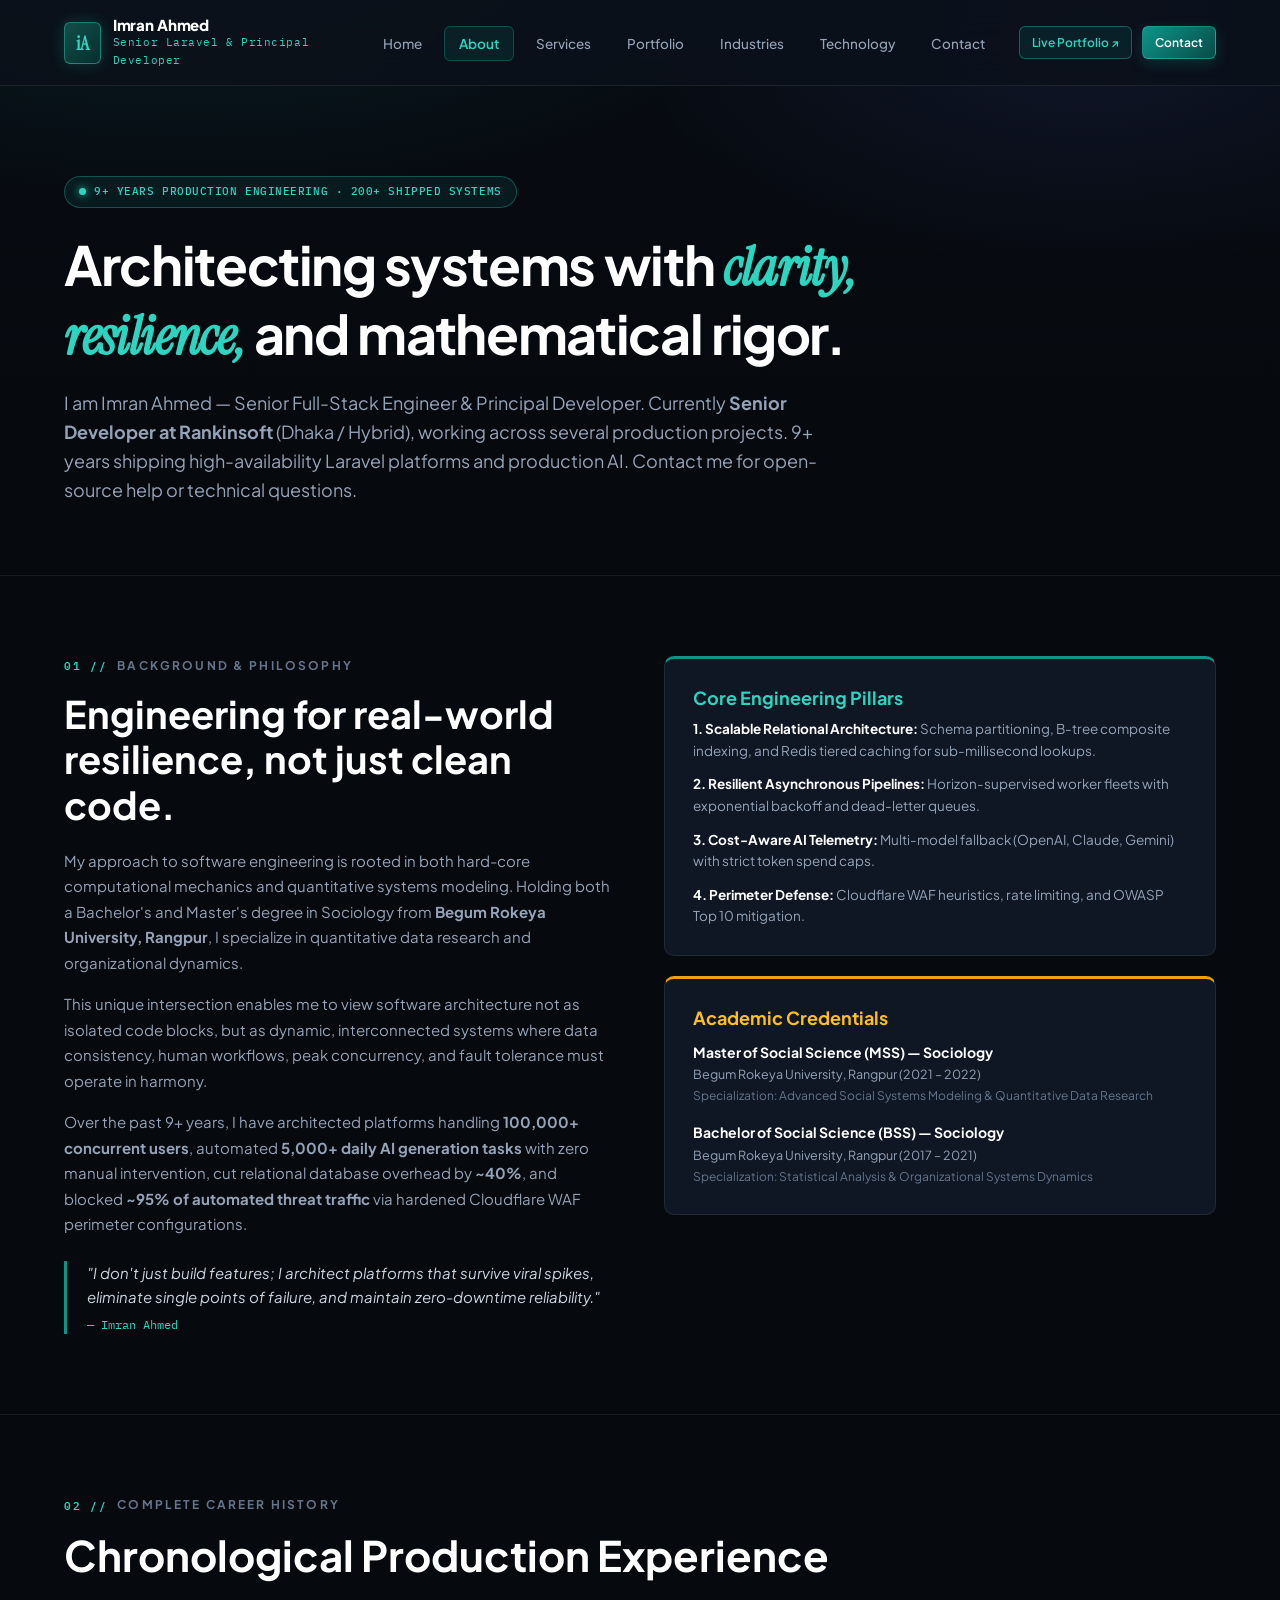
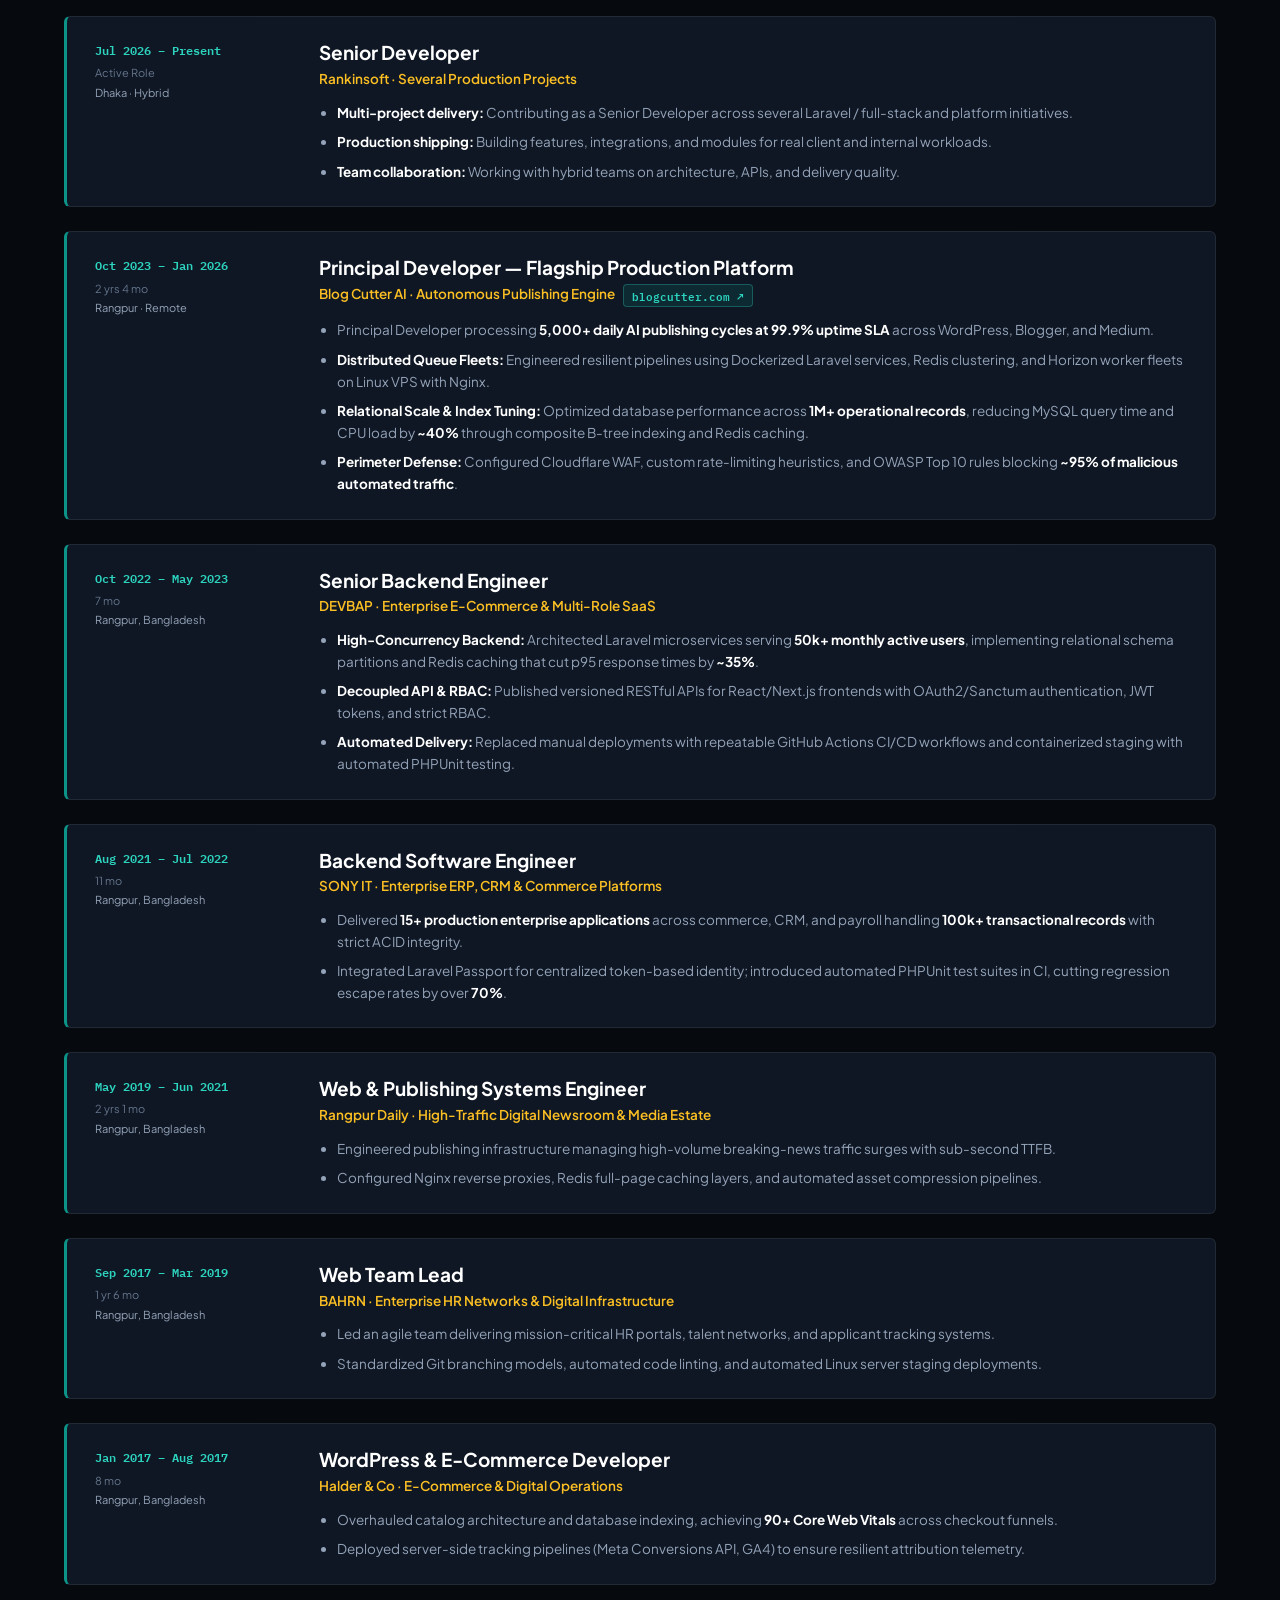
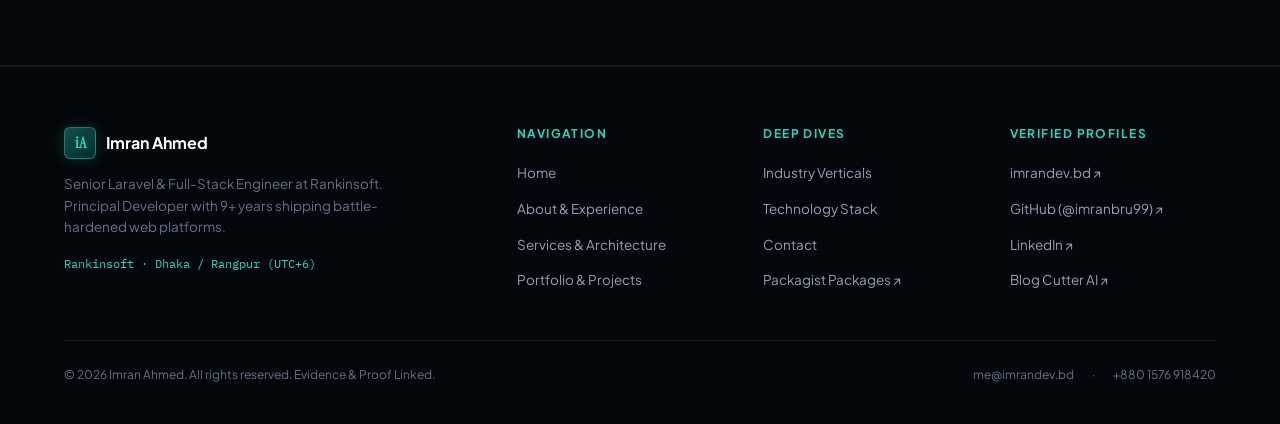
==== commit 0b4aa69d: "refine: elevate profile README and site to senior CV branding Present Rankinsoft as Senior Developer" ====
--- a/about.html
+++ b/about.html
@@ -3,7 +3,7 @@
 <head>
   <meta charset="UTF-8" />
   <meta name="viewport" content="width=device-width, initial-scale=1.0" />
-  <title>About Imran Ahmed — Senior Laravel &amp; Full-Stack Architect</title>
+  <title>About Imran Ahmed — Senior Laravel &amp; Full-Stack Engineer</title>
   <meta name="description" content="Biography and career trajectory of Imran Ahmed: 9+ years shipping enterprise Laravel SaaS, production AI systems, and supply-chain platforms at Rankinsoft and Blog Cutter AI." />
   <meta name="keywords" content="About Imran Ahmed, Senior Laravel Developer, Full-Stack Engineer, Rankinsoft, Blog Cutter AI, Begum Rokeya University, Software Architect" />
   <meta name="author" content="Imran Ahmed" />
@@ -20,7 +20,7 @@
         <div class="brand-seal">iA</div>
         <div class="brand-info">
           <div class="brand-name">Imran Ahmed</div>
-          <div class="brand-role">Senior Laravel &amp; AI Architect</div>
+          <div class="brand-role">Senior Laravel &amp; Principal Developer</div>
         </div>
       </a>
       <ul class="nav-links">
@@ -34,7 +34,7 @@
       </ul>
       <div class="nav-cta">
         <a href="https://imrandev.bd" target="_blank" rel="noreferrer" class="btn btn-sm btn-outline-teal">Live Portfolio ↗</a>
-        <a href="contact.html" class="btn btn-sm btn-primary">Hire Me</a>
+        <a href="contact.html" class="btn btn-sm btn-primary">Contact</a>
       </div>
     </div>
   </header>
@@ -51,7 +51,7 @@
           Architecting systems with <span class="text-teal font-serif" style="font-style: italic;">clarity, resilience,</span> and mathematical rigor.
         </h1>
         <p class="section-subtitle">
-          I am Imran Ahmed — a Senior Full-Stack Engineer &amp; Production AI Architect based in Bangladesh (UTC+6), delivering scalable software solutions for international companies across the US, UK, and European markets.
+          I am Imran Ahmed — Senior Full-Stack Engineer &amp; Principal Developer. Currently <strong>Senior Developer at Rankinsoft</strong> (Dhaka / Hybrid), working across several production projects. 9+ years shipping high-availability Laravel platforms and production AI. Contact me for open-source help or technical questions.
         </p>
       </div>
     </section>
@@ -119,7 +119,7 @@
                 </div>
                 <div>
                   <strong style="color: var(--text-bright); font-size: 14px;">Bachelor of Social Science (BSS) — Sociology</strong>
-                  <div style="font-size: 12.5px; color: var(--text-muted);">Begum Rokeya University, Rangpur (2018 – 2020)</div>
+                  <div style="font-size: 12.5px; color: var(--text-muted);">Begum Rokeya University, Rangpur (2017 – 2021)</div>
                   <div style="font-size: 12px; color: var(--text-dim); margin-top: 2px;">Specialization: Statistical Analysis &amp; Organizational Systems Dynamics</div>
                 </div>
               </div>
@@ -149,12 +149,12 @@
               <div class="location">Dhaka · Hybrid</div>
             </div>
             <div class="timeline-content">
-              <h3>Software Engineer — AI, Traceability &amp; Platform</h3>
-              <div class="company">Rankinsoft · Supply-Chain &amp; Traceability Platforms</div>
-              <ul>
-                <li><strong>Textile Digital Product Passport (DPP):</strong> Architected DPP system establishing end-to-end fiber-to-retail lineage for export-grade garment manufacturers compliant with EU and US buyer mandates.</li>
-                <li><strong>Enterprise React ERP:</strong> Engineered role-based production, inventory, procurement, and dispatch consoles on decoupled Laravel high-concurrency APIs; reusable component design system and strict RBAC.</li>
-                <li><strong>AI Diagnostic Infrastructure:</strong> Implemented crawl diagnostics, search indexing tracking, and multi-model LLM fallback (OpenAI, Claude, Gemini) with automated token spend caps.</li>
+              <h3>Senior Developer</h3>
+              <div class="company">Rankinsoft · Several Production Projects</div>
+              <ul>
+                <li><strong>Multi-project delivery:</strong> Contributing as a Senior Developer across several Laravel / full-stack and platform initiatives.</li>
+                <li><strong>Production shipping:</strong> Building features, integrations, and modules for real client and internal workloads.</li>
+                <li><strong>Team collaboration:</strong> Working with hybrid teams on architecture, APIs, and delivery quality.</li>
               </ul>
             </div>
           </div>
@@ -167,10 +167,10 @@
               <div class="location">Rangpur · Remote</div>
             </div>
             <div class="timeline-content">
-              <h3>Principal Software Engineer — Flagship Production Platform</h3>
+              <h3>Principal Developer — Flagship Production Platform</h3>
               <div class="company">Blog Cutter AI · Autonomous Publishing Engine <a href="https://blogcutter.com" target="_blank" rel="noreferrer" class="proof-tag">blogcutter.com ↗</a></div>
               <ul>
-                <li>Principal engineer processing <strong>5,000+ daily AI publishing cycles at 99.9% uptime SLA</strong> across WordPress, Blogger, and Medium.</li>
+                <li>Principal Developer processing <strong>5,000+ daily AI publishing cycles at 99.9% uptime SLA</strong> across WordPress, Blogger, and Medium.</li>
                 <li><strong>Distributed Queue Fleets:</strong> Engineered resilient pipelines using Dockerized Laravel services, Redis clustering, and Horizon worker fleets on Linux VPS with Nginx.</li>
                 <li><strong>Relational Scale &amp; Index Tuning:</strong> Optimized database performance across <strong>1M+ operational records</strong>, reducing MySQL query time and CPU load by <strong>~40%</strong> through composite B-tree indexing and Redis caching.</li>
                 <li><strong>Perimeter Defense:</strong> Configured Cloudflare WAF, custom rate-limiting heuristics, and OWASP Top 10 rules blocking <strong>~95% of malicious automated traffic</strong>.</li>
@@ -278,9 +278,9 @@
             <strong style="color: #fff; font-size: 16px;">Imran Ahmed</strong>
           </div>
           <p style="color: var(--text-dim); font-size: 13.5px; max-width: 320px; line-height: 1.6; margin-bottom: 16px;">
-            Senior Laravel &amp; Full-Stack Engineer. Production AI Architect with 9+ years shipping battle-hardened web platforms.
+            Senior Laravel &amp; Full-Stack Engineer at Rankinsoft. Principal Developer with 9+ years shipping battle-hardened web platforms.
           </p>
-          <div style="color: var(--teal-glow); font-family: var(--font-mono); font-size: 12px;">Dhaka / Rangpur, Bangladesh (UTC+6)</div>
+          <div style="color: var(--teal-glow); font-family: var(--font-mono); font-size: 12px;">Rankinsoft · Dhaka / Rangpur (UTC+6)</div>
         </div>
         <div class="footer-col">
           <h4>Navigation</h4>
@@ -296,7 +296,7 @@
           <ul>
             <li><a href="industry.html">Industry Verticals</a></li>
             <li><a href="technology.html">Technology Stack</a></li>
-            <li><a href="contact.html">Contact &amp; Hire</a></li>
+            <li><a href="contact.html">Contact</a></li>
             <li><a href="https://packagist.org/packages/imrandevbd/" target="_blank" rel="noreferrer">Packagist Packages ↗</a></li>
           </ul>
         </div>
